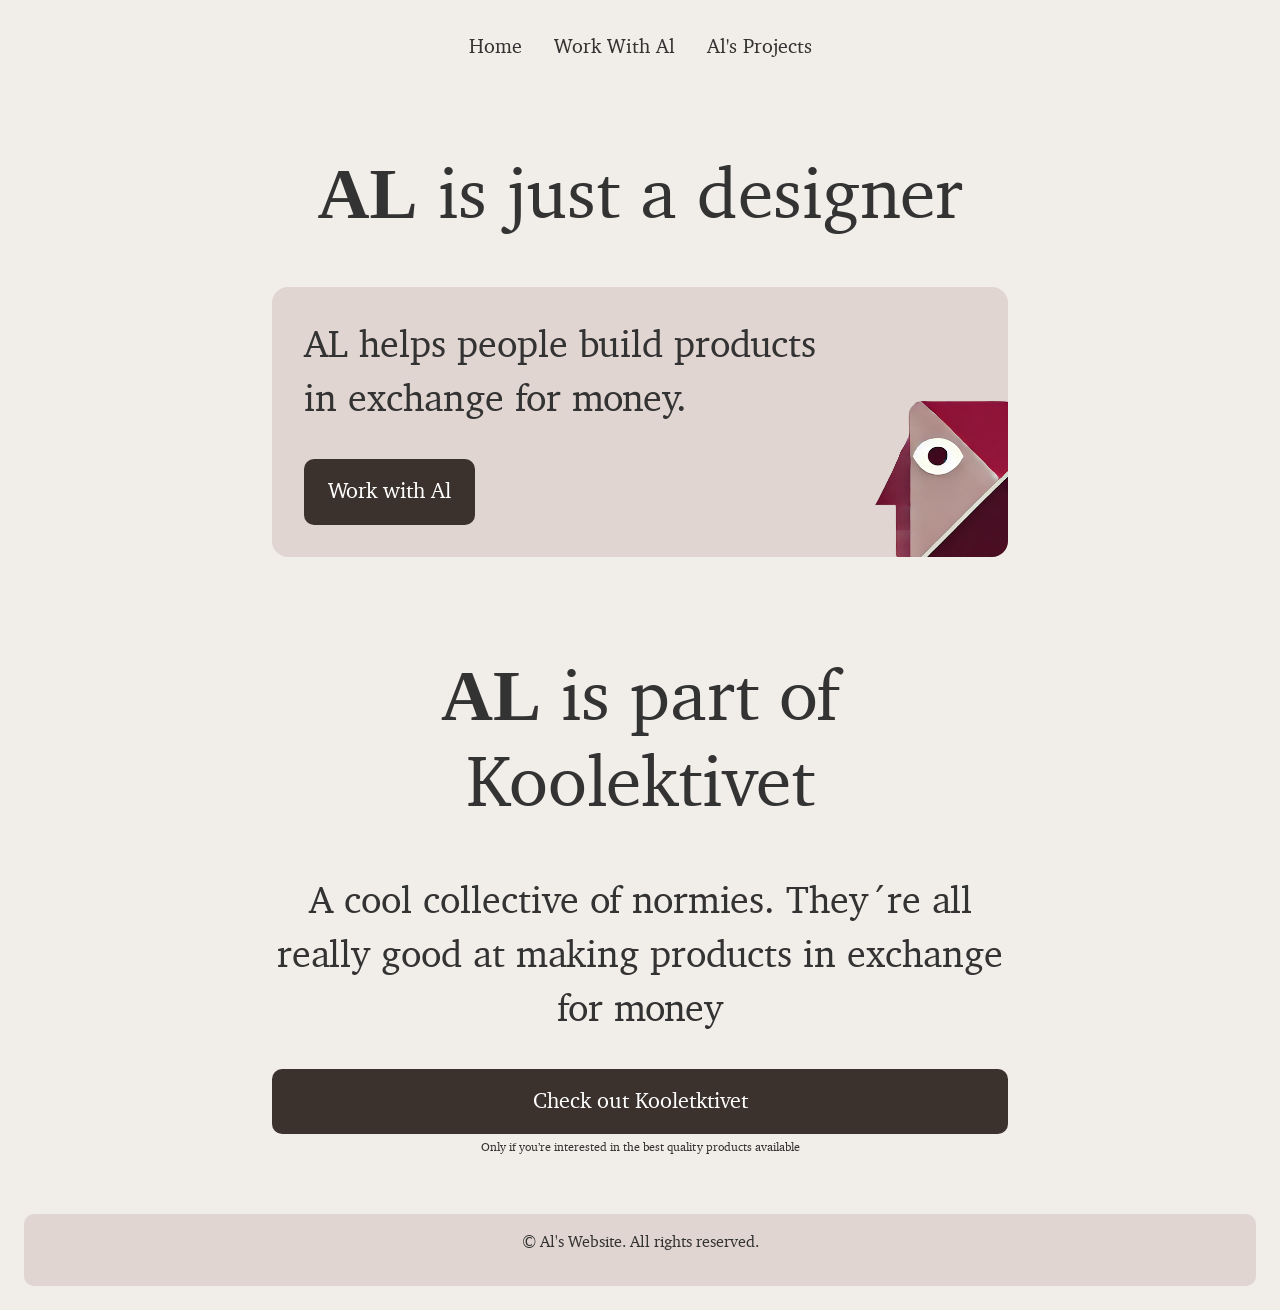
==== en/index.html @ 6239c58d "polishing design" ====
<!DOCTYPE html>
<html lang="en">
<head>
  <meta charset="UTF-8">
  <meta name="description" content="Welcome to Al's site">
  <meta name="viewport" content="width=device-width, initial-scale=1.0">
  
  <title>Home – Al's Website</title>
  
  <!-- Main CSS -->
  <link rel="stylesheet" href="/css/variables.css">
  <link rel="stylesheet" href="/css/typography.css">
  <link rel="stylesheet" href="/css/style.css">
  
  <!-- Main JS (defer ensures it runs after HTML is parsed) -->
  <script src="/js/main.js" defer></script>
</head>
<body>
  <a class="skip-to-content" href="#page-content">Skip to main content</a>
  
  <header role="banner">
    <nav role="navigation" aria-label="Main Navigation">
      <ul>
        <li><a href="/en/index.html">Home</a></li>
        <li><a href="/en/work.html">Work With Al</a></li>
        <li><a href="/en/projects.html">Al's Projects</a></li>
      </ul>
    </nav>
  </header>
  
  <main id="page-content" role="main" tabindex="-1" aria-labelledby="page-title">


    <section aria-labelledby="section-title">
      <div class="container">
        <h1 id="section-title" class="mixed-header">
          <!-- The word AL is wrapped in a special span for the Figma Hand font -->
          <span class="brand-al">AL</span> is just a <span class="regular-font">designer</span>
        </h1>
      
        <div class="promo-box" role="region" aria-labelledby="promo-box-title">
          <!-- Visually hidden heading if needed for screen readers, or keep it visible if you prefer -->
          <h3 id="promo-box-title" class="sr-only">Al’s Offer</h3>
      
          <p class="promo-text">
            <!-- The descriptive text for the container -->
            AL helps people build products<br> in exchange for money.
          </p>
      
          <a href="/en/work.html" class="btn work-with-al">
            Work with Al
          </a>
      
          <!-- The image that sits at bottom-right, partially hidden -->
          <img 
            class="promo-image" 
            src="/images/als-face.png" 
            alt="Background illustration partially peeking out"
          />
        </div>
      </div>
      </section>

      <section aria-labelledby="part of koolektivet">
        <div class="container">
          <h2 id="section-title" class="mixed-header">
            <!-- The word AL is wrapped in a special span for the Figma Hand font -->
            <span class="brand-al">AL</span> is part of <span class="regular-font">Koolektivet</span>
          </h2>
          <p class="promo-text centered-text">A cool collective of normies. They´re all really good at making products in exchange for money</p>
          <div class="centered">
            <a href="/en/work.html" class="btn centered check-out-koolektivet">
              Check out Kooletktivet
            </a>
            <small class="fine-print centered-text">Only if you’re interested in the best quality products available</small>

          </div>
          
        </div>
      </section>

  </main>

  <footer role="contentinfo">
    <p>&copy; <span id="year"></span> Al's Website. All rights reserved.</p>
  </footer>
</body>
</html>
---- css/variables.css ----
/* -----------------------------------------------------
   1) Root-Level CSS Variables (Custom Properties)
   ----------------------------------------------------- */
   :root {
    /* Colors */
    --color-bg: #F1EDE8;
    --color-raised-bg: #E0D5D0; 
    --color-text: #333333;
    --color-text-secondary: #333333; 
    --color-primary: #3C322D;
    --color-secondary: #ff6600;
    --color-accent: #8D1438;
    --color-footer-bg: #E0D5D0;
  
    /* Typography (font families, sizes) */
    --font-primary: 'XCharter', Georgia, "Times New Roman", Times, serif;
    --font-secondary: /* TODO: Replace with Figma Hand alternative when found */ 
                    system-ui, -apple-system, BlinkMacSystemFont, "Segoe UI",
                    Roboto, "Helvetica Neue", Arial, sans-serif;
  
    /* Base font sizes */
    --font-size-base: 16px; 
    --font-size-s:  0.75rem; 
    --font-size-h1: 4.5rem;
    --font-size-h2: 4.5rem;
    --font-size-h3: 1.5rem;
    --font-size-h4: 1.25rem;

    --button-text: 1.4rem;
  
    /* Spacing */
    --spacing-xxs: 0.25rem;
    --spacing-xs: 0.5rem;
    --spacing-sm: 1rem;
    --spacing-md: 1.5rem;
    --spacing-lg: 2rem;
    --spacing-xl: 3rem;
  
    /* Breakpoints */
    --bp-mobile: 480px;
    --bp-tablet: 768px;
    --bp-desktop: 1024px;
    --bp-large-desktop: 1440px;

    /*container*/
    --container-width: 1000px;
  }

  /* -----------------------------------------------------
     2) Basic Resets / Global
     ----------------------------------------------------- */
  * {
    margin: 0;
    padding: 0;
    box-sizing: border-box;
  }

  html {
    font-size: var(--font-size-base);
    background: var(--color-bg);
    color: var(--color-text);
  }

  body {
    margin: 0 auto;
    padding: 0 var(--spacing-md);
  }

  /* -----------------------------------------------------
---- css/typography.css ----
/* -----------------------------------------------------
   1) Font Faces
   ----------------------------------------------------- */

/* XCharter Font Faces */
@font-face {
    font-family: 'XCharter';
    src: url('../fonts/xcharter-roman-webfont.woff2') format('woff2'),
         url('../fonts/xcharter-roman-webfont.woff') format('woff');
    font-weight: normal;
    font-style: normal;
}

@font-face {
    font-family: 'XCharter';
    src: url('../fonts/xcharter-italic-webfont.woff2') format('woff2'),
         url('../fonts/xcharter-italic-webfont.woff') format('woff');
    font-weight: normal;
    font-style: italic;
}

@font-face {
    font-family: 'XCharter';
    src: url('../fonts/xcharter-bold-webfont.woff2') format('woff2'),
         url('../fonts/xcharter-bold-webfont.woff') format('woff');
    font-weight: bold;
    font-style: normal;
}

@font-face {
    font-family: 'XCharter';
    src: url('../fonts/xcharter-bolditalic-webfont.woff2') format('woff2'),
         url('../fonts/xcharter-bolditalic-webfont.woff') format('woff');
    font-weight: bold;
    font-style: italic;
}

@font-face {
    font-family: 'XCharter';
    src: url('../fonts/xcharter-slanted-webfont.woff2') format('woff2'),
         url('../fonts/xcharter-slanted-webfont.woff') format('woff');
    font-weight: normal;
    font-style: oblique;
}

@font-face {
    font-family: 'XCharter';
    src: url('../fonts/xcharter-boldslanted-webfont.woff2') format('woff2'),
         url('../fonts/xcharter-boldslanted-webfont.woff') format('woff');
    font-weight: bold;
    font-style: oblique;
}

/* -----------------------------------------------------
   2) Typography
   ----------------------------------------------------- */
---- css/style.css ----
/* -----------------------------------------------------
     2) Basic Resets / Global
     ----------------------------------------------------- */
  * {
    margin: 0;
    padding: 0;
    box-sizing: border-box;
  }
  
  html {
    font-size: var(--font-size-base);
    background: var(--color-bg);
    color: var(--color-text);
  }
  
  body {
    font-family: var(--font-primary);
    line-height: 1.5;
  }
  
  /* A class for our skip link */
  .skip-to-content {
    position: absolute;
    top: -999px;
    left: -999px;
    background: var(--color-primary);
    color: #fff;
    padding: var(--spacing-xs);
    z-index: 1000;
  }
  .skip-to-content:focus {
    top: 0;
    left: 0;
  }
  
  /* -----------------------------------------------------
     3) Header & Nav
     ----------------------------------------------------- */
  header {
    padding: var(--spacing-lg);
    background: var(--color-bg);
    border-bottom: 1px solid #eee;
  }
  
  nav ul {
    text-align: center;
    display: flex;
    justify-content: center;
    gap: var(--spacing-sm);
    list-style: none;
    padding-left: 0;
  }
  
  nav a {
    text-decoration: none;
    font-size: var(--font-size-h4);
    font-weight: 400;
    color: var(--color-text);
    padding: var(--spacing-xxs) var(--spacing-xs);
    border-radius: 3px;
  }
  
  nav a:hover,
  nav a:focus {
    background: var(--color-accent);
    color: #fff;
  }
  
  /* -----------------------------------------------------
     4) Main Content
     ----------------------------------------------------- */
  main {
    padding: var(--spacing-md);
    transition: opacity 0.3s ease-out; /* for fade animations */
  }
  
  /* Fade-out class for transitions */
  .fade-out {
    opacity: 0;
  }

  .container {
    max-width: 800px; /* Adjust as needed */
    width: 90%; /* Responsive: scales down nicely on smaller screens */
    margin: 0 auto; /* Centers horizontally */
    padding: 2rem; /* Adjust padding to your taste */
    box-sizing: border-box; /* Includes padding in total width */
  }

  .centered {
    width: 100%;
    display: inline-block;
    text-align: center;
  }

  .centered-text {
    text-align: center;
  }
  
  /* Headings */
  h1 {
    font-size: var(--font-size-h1);
    margin-bottom: var(--spacing-lg);
  }
  h2 {
    font-size: var(--font-size-h2);
    margin-bottom: var(--spacing-sm);
  }
  h3 {
    font-size: var(--font-size-h3);
    margin-bottom: var(--spacing-xs);
  }
  p {
    margin-bottom: var(--spacing-sm);
  }

  .promo-text {
    font-size: 2.4rem; /* slightly smaller than your big headers, but still large */
    margin-bottom: var(--spacing-lg);
    line-height: 1.4;
  }
  
  figure {
    margin: var(--spacing-sm) 0;
  }
  figcaption {
    font-size: 0.875rem;
    color: #666;
  }

  .fine-print {
    font-size: var(--font-size-s);
    font-weight: 100;
    color: var(--color-text-secondary); 
    display: block; 
    margin-top: 0.25rem; 
  }
  
  /* -----------------------------------------------------
     5) Footer
     ----------------------------------------------------- */
  footer {
    background: var(--color-footer-bg);
    padding: var(--spacing-sm);
    text-align: center;
    border-radius: 10px;
    margin-bottom: var(--spacing-md);
  }
  #year {
    font-weight: 600;
  }
  
  /* -----------------------------------------------------
     6) Media Queries
     ----------------------------------------------------- */
  /* Tablet and up */
  @media screen and (min-width: var(--bp-tablet)) {
    nav ul {
      gap: var(--spacing-md);
    }
    main {
      padding: var(--spacing-lg);
    }
    h1 {
      font-size: calc(var(--font-size-h1) * 1.1);
    }
  }
  
  /* Desktop and up */
  @media screen and (min-width: var(--bp-desktop)) {
    header {
      display: flex;
      align-items: center;
      justify-content: space-between;
    }
    
    nav ul {
      gap: var(--spacing-lg);
    }
    
    h1 {
      font-size: calc(var(--font-size-h1) * 1.2);
    }
  }
  
  /* Large Desktop */
  @media screen and (min-width: var(--bp-large-desktop)) {
    h1 {
      font-size: calc(var(--font-size-h1) * 1.3);
    }
  }



  /* 1) MIXED-FONT HEADER 
   - "AL" in Figma Hand, rest in Lava Devanagari (or your chosen body font) */

.mixed-header {
    font-size: var(--font-size-h1); /* or bigger if you prefer */
    font-weight: 100; 
    margin-bottom: var(--spacing-xl);
    line-height: 1.2; /* to give it a bold, large look */
    text-align: center;
  }
  
  .mixed-header .brand-al {
    /* Figma Hand for "AL" */
    font-family: 'Figma Hand', cursive; /* Replace with your actual @font-face or external link */
    font-weight: 700; /* If needed. Adjust to your preference. */
  }
  
  .mixed-header .regular-font {
    /* Lava Devanagari or your normal font */
    font-family: 'Lava Devanagari', var(--font-primary), sans-serif;
    font-weight: 500;
  }
  
  /* 2) PROMO BOX CONTAINER */
  
  .promo-box {
    position: relative;
    background: var(--color-raised-bg);
    border-radius: 1rem; /* Rounded corners */
    padding: var(--spacing-lg);
    margin-bottom: var(--spacing-lg);

    overflow: hidden;
  }
  
  
  
  /* 3) BUTTON STYLING 
     - A general .btn class if you’re repeating this style across the site 
     - Then .work-with-al if you want further variations. */
  
  .btn {
    display: inline-block;
    text-decoration: none;
    padding: var(--spacing-sm) var(--spacing-md);
    border: none;
    border-radius: 10px;
    font-weight: 200;
    font-size: var(--button-text);
    cursor: pointer;

    /* Example color scheme: brand color background, white text. */
    background-color: var(--color-primary);
    color: #fff;
  }
  
  .btn:hover,
  .btn:focus {
    background-color: var(--color-secondary);
  }
  
  /* .work-with-al specifically if you want different color/size: */
  .work-with-al {
    /* optional overrides, e.g.:
    background-color: var(--color-accent);
    min-width: 160px; 
    */
  }
  
  /* 4) PEEKING IMAGE 
     - Place it in bottom-right corner, partially out of the container */
  
  .promo-image {
    position: absolute;
    bottom: -1rem;  /* move the image partially out of the container */
    right: -1rem;   /* likewise for the right side */
    width: 150px;   /* adjust as needed */
    height: auto;
    pointer-events: none; /* it’s decorative, so no clicks needed */
    z-index: 0;     /* behind text if overlapping */
  }
  
  /* 5) Screen Reader Only class (optional) 
     - If you want to hide <h3 id="promo-box-title"> visually but keep it for screen readers */
  .sr-only {
    position: absolute !important;
    width: 1px; 
    height: 1px; 
    padding: 0; 
    margin: -1px; 
    overflow: hidden;
    clip: rect(0,0,0,0);
    white-space: nowrap; 
    border: 0;
  }
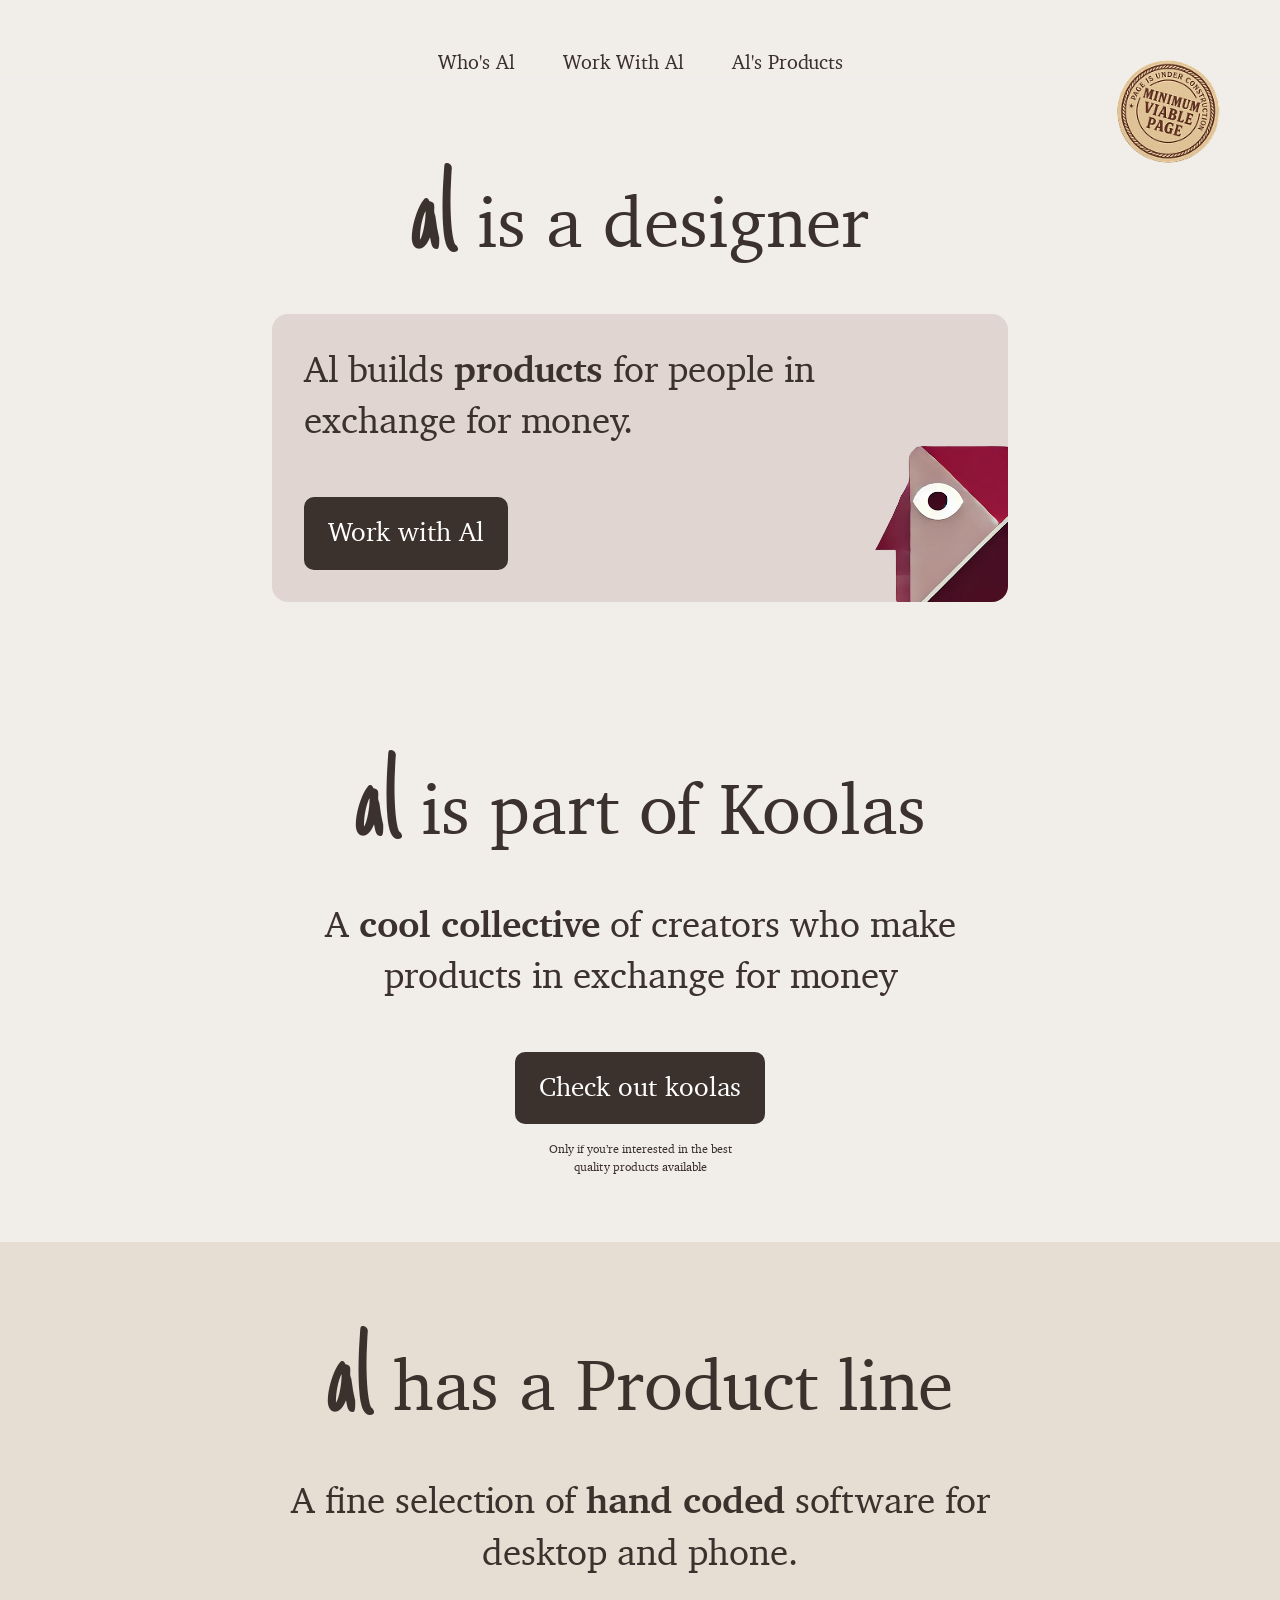
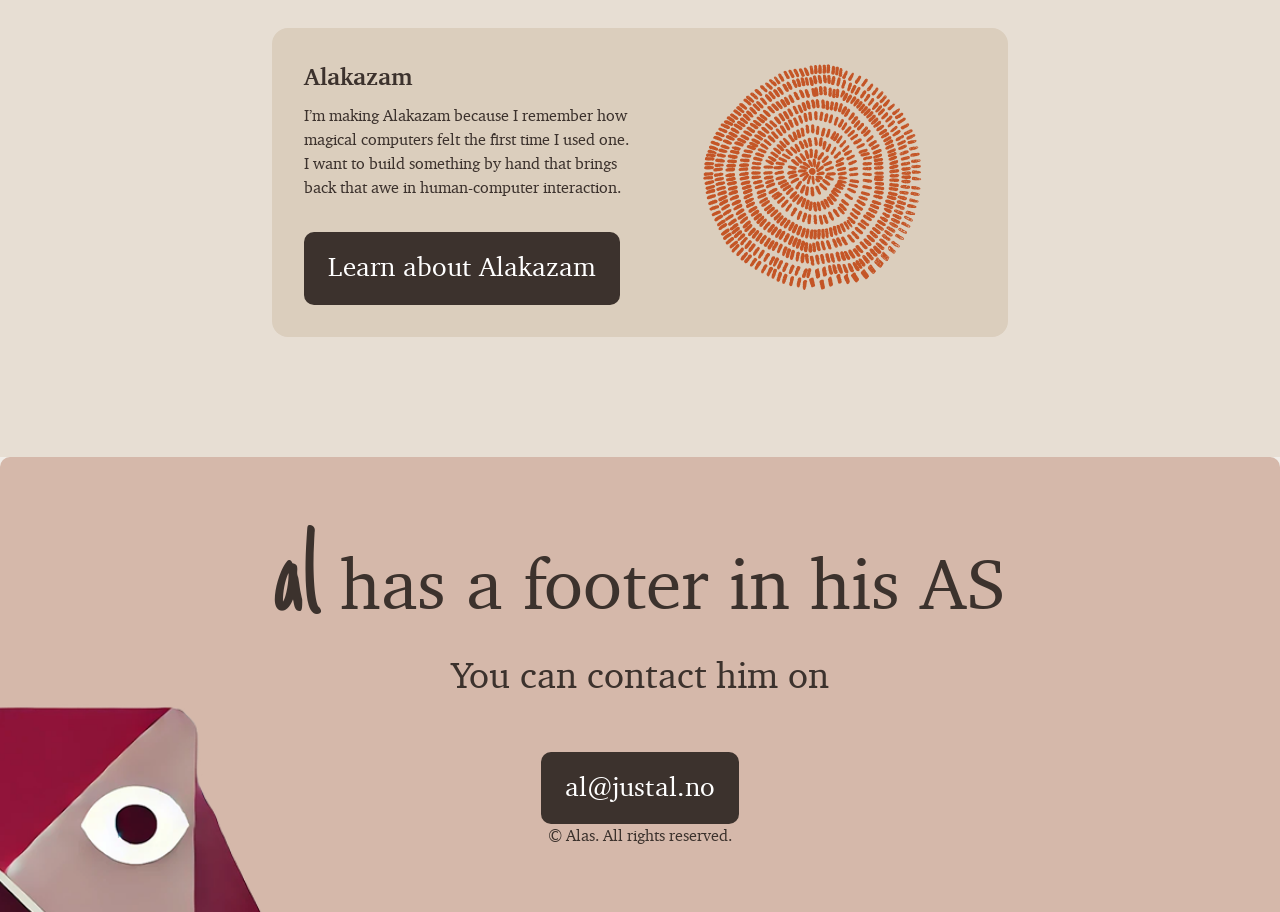
==== commit 5f36fbc9: "massive changes in reponsiveness" ====
--- a/en/index.html
+++ b/en/index.html
@@ -8,6 +8,7 @@
   <title>Home – Al's Website</title>
   
   <!-- Main CSS -->
+  <link href="https://calendar.google.com/calendar/scheduling-button-script.css" rel="stylesheet">
   <link rel="stylesheet" href="/css/variables.css">
   <link rel="stylesheet" href="/css/typography.css">
   <link rel="stylesheet" href="/css/style.css">
@@ -21,21 +22,28 @@
   <header role="banner">
     <nav role="navigation" aria-label="Main Navigation">
       <ul>
-        <li><a href="/en/index.html">Home</a></li>
+        <li><a href="/en/index.html">Who's Al</a></li>
         <li><a href="/en/work.html">Work With Al</a></li>
-        <li><a href="/en/projects.html">Al's Projects</a></li>
+        <li><a href="/en/products.html">Al's Products</a></li>
       </ul>
     </nav>
   </header>
   
   <main id="page-content" role="main" tabindex="-1" aria-labelledby="page-title">
+    
+    <!-- MVP stamp -->
+    <img 
+      class="mvp-image" 
+      src="/images/mvp.png" 
+      alt="Image symbolizing that this web page is a minimum viable page"
+    />
 
-
+    
     <section aria-labelledby="section-title">
       <div class="container">
         <h1 id="section-title" class="mixed-header">
           <!-- The word AL is wrapped in a special span for the Figma Hand font -->
-          <span class="brand-al">AL</span> is just a <span class="regular-font">designer</span>
+          <span class="brand-al">al</span> is a <span class="regular-font">designer</span>
         </h1>
       
         <div class="promo-box" role="region" aria-labelledby="promo-box-title">
@@ -44,12 +52,15 @@
       
           <p class="promo-text">
             <!-- The descriptive text for the container -->
-            AL helps people build products<br> in exchange for money.
+            Al builds <b>products</b> for people in exchange for money.
           </p>
-      
-          <a href="/en/work.html" class="btn work-with-al">
-            Work with Al
-          </a>
+          
+          <div class="internal-link">
+            <a href="/en/work.html" class="btn work-with-al">
+              Work with Al
+            </a>
+          </div>
+          
       
           <!-- The image that sits at bottom-right, partially hidden -->
           <img 
@@ -65,24 +76,87 @@
         <div class="container">
           <h2 id="section-title" class="mixed-header">
             <!-- The word AL is wrapped in a special span for the Figma Hand font -->
-            <span class="brand-al">AL</span> is part of <span class="regular-font">Koolektivet</span>
+            <span class="brand-al">al</span> is part of <span class="regular-font">Koolas</span>
           </h2>
-          <p class="promo-text centered-text">A cool collective of normies. They´re all really good at making products in exchange for money</p>
+          <p class="promo-text centered-text">A <b>cool collective</b> of creators who make products in exchange for money</p>
           <div class="centered">
-            <a href="/en/work.html" class="btn centered check-out-koolektivet">
-              Check out Kooletktivet
+            <a href="/en/work.html" class="btn check-out-koolektivet">
+              Check out koolas
             </a>
-            <small class="fine-print centered-text">Only if you’re interested in the best quality products available</small>
+            <small class="fine-print centered-text" style="margin-top: 1rem;">Only if you’re interested in  the best <br> quality products available</small>
 
           </div>
           
         </div>
       </section>
 
-  </main>
+      <section class="al-has-a-product-line" aria-labelledby="Al has a product line">
+        <div class="container">
 
-  <footer role="contentinfo">
-    <p>&copy; <span id="year"></span> Al's Website. All rights reserved.</p>
-  </footer>
+          <h2 id="section-title" class="mixed-header">
+            <!-- The word AL is wrapped in a special span for the Figma Hand font -->
+            <span class="brand-al">al</span> has a <span class="regular-font">Product line</span>
+          </h2>
+          <p class="promo-text centered-text">
+            A fine selection of <b>hand coded</b> software for desktop and phone. 
+          </p>
+
+
+          <div class="flex-container">
+            <div class="promo-box-small flex-container" role="region" aria-labelledby="promo-box-title" style="background-color:#DBCEBD;">
+              <div class="box">
+                 <!-- Visually hidden heading if needed for screen readers, or keep it visible if you prefer -->
+                <h3 id="promo-box-title" class="sr-only">Al’s Offer</h3>
+          
+                <h3>
+                  Alakazam
+                </h3>
+                <p class="">
+                  <!-- The descriptive text for the container -->
+                  I’m making Alakazam because I remember how magical computers felt the first time I used one.  I want to build something by hand that brings back that awe in human-computer interaction.
+                </p>
+                <a href="/en/products.html" class="btn check-out-koolektivet" style="margin-top: 1rem;">
+                  Learn about Alakazam
+                </a>
+              </div>
+              <div class="box centered-text">
+                <img 
+                  class="product-image" 
+                  src="/images/alakazam.png" 
+                  alt="Background illustration partially peeking out"
+                />
+              </div> 
+            </div>
+          </div>
+          <div class="centered">
+            
+          </div>
+        </div>
+
+  
+
+</section>
+
+</main>
+
+<footer role="contentinfo">
+  <h2 id="section-title" class="mixed-header" style="margin-bottom: 0">
+    <!-- The word AL is wrapped in a special span for the Figma Hand font -->
+    <span class="brand-al">al</span> has a footer in his <span class="regular-font"> AS</span>
+  </h2>
+  <p class="promo-text centered-text">You can contact him on</p>
+  <a href="mailto:al@justal.no" class="btn check-out-koolektivet">
+    al@justal.no
+  </a>
+  <p>&copy; <span id="year"></span> Alas. All rights reserved.</p>
+
+  <!-- footer image -->
+  <img 
+    class="footer-image" 
+    src="/images/als-face.png" 
+    alt="Image symbolizing that this web page is a minimum viable page"
+  />
+</footer>
+
 </body>
 </html>
--- a/css/variables.css
+++ b/css/variables.css
@@ -4,9 +4,12 @@
    :root {
     /* Colors */
     --color-bg: #F1EDE8;
+    --color-bg-secondary: #E7DED3; 
+    --color-bg-tertiary: #D5B8AA;
+    
     --color-raised-bg: #E0D5D0; 
-    --color-text: #333333;
-    --color-text-secondary: #333333; 
+    --color-text: #3C322D;
+    --color-text-secondary: #3C322D; 
     --color-primary: #3C322D;
     --color-secondary: #ff6600;
     --color-accent: #8D1438;
@@ -25,8 +28,8 @@
     --font-size-h2: 4.5rem;
     --font-size-h3: 1.5rem;
     --font-size-h4: 1.25rem;
-
-    --button-text: 1.4rem;
+    --promo-text: 2.3rem;
+    --button-text: 1.7rem;
   
     /* Spacing */
     --spacing-xxs: 0.25rem;
@@ -35,6 +38,7 @@
     --spacing-md: 1.5rem;
     --spacing-lg: 2rem;
     --spacing-xl: 3rem;
+    --spacing-xxl: 5rem;
   
     /* Breakpoints */
     --bp-mobile: 480px;
@@ -44,6 +48,40 @@
 
     /*container*/
     --container-width: 1000px;
+  }
+
+  @media (max-width: 768px) {
+    :root {
+
+      --font-size-s:  0.75rem; 
+      --font-size-h1: 3.5rem;
+      --font-size-h2: 3.5rem;
+      --font-size-h3: 1rem;
+      --font-size-h4: 1.25rem;
+      --button-text: 1.3rem;
+      --promo-text: 2rem;
+
+    }
+  }
+  
+  /* Mobile: max width 480px */
+  @media (max-width: 480px) {
+    :root {
+      --font-size-xl: 1.75rem;
+      --font-size-lg: 1.25rem;
+      --font-size-md: 0.95rem;
+      --font-size-sm: 0.75rem;
+    }
+  }
+  
+  /* Very small phones: max width 360px */
+  @media (max-width: 360px) {
+    :root {
+      --font-size-xl: 1.5rem;
+      --font-size-lg: 1.125rem;
+      --font-size-md: 0.875rem;
+      --font-size-sm: 0.7rem;
+    }
   }
 
   /* -----------------------------------------------------
@@ -63,7 +101,7 @@
 
   body {
     margin: 0 auto;
-    padding: 0 var(--spacing-md);
+
   }
 
   /* -----------------------------------------------------
--- a/css/typography.css
+++ b/css/typography.css
@@ -51,6 +51,14 @@
     font-style: oblique;
 }
 
+@font-face {
+    font-family: 'JustAnotherHand';
+    src: url('../fonts/justanotherhand-regular-webfont.woff2') format('woff2'),
+         url('../fonts/justanotherhand-regular-webfont.woff') format('woff');
+    font-weight: bold;
+    font-style: oblique;
+}
+
 /* -----------------------------------------------------
    2) Typography
    ----------------------------------------------------- */
--- a/css/style.css
+++ b/css/style.css
@@ -10,6 +10,13 @@
     padding: 0;
     box-sizing: border-box;
   }
+
+  .mvp-image {
+    position: absolute; 
+    top: 3rem; 
+    right: 3rem; 
+    width: 8rem;
+  }
   
   html {
     font-size: var(--font-size-base);
@@ -21,7 +28,18 @@
     font-family: var(--font-primary);
     line-height: 1.5;
   }
-  
+
+  section { 
+    padding-top: 4rem;
+    padding-bottom: 4rem;
+  }
+  
+  section:last-of-type {
+    /* Styles here apply only to the last <section> on the page */
+    margin-bottom: 0;
+
+  }
+
   /* A class for our skip link */
   .skip-to-content {
     position: absolute;
@@ -41,7 +59,7 @@
      3) Header & Nav
      ----------------------------------------------------- */
   header {
-    padding: var(--spacing-lg);
+    padding-top: var(--spacing-xl);
     background: var(--color-bg);
     border-bottom: 1px solid #eee;
   }
@@ -60,10 +78,11 @@
     font-size: var(--font-size-h4);
     font-weight: 400;
     color: var(--color-text);
-    padding: var(--spacing-xxs) var(--spacing-xs);
-    border-radius: 3px;
-  }
-  
+    padding: var(--spacing-xs) var(--spacing-sm);
+    border-radius: 10px;
+  }
+
+
   nav a:hover,
   nav a:focus {
     background: var(--color-accent);
@@ -74,8 +93,9 @@
      4) Main Content
      ----------------------------------------------------- */
   main {
-    padding: var(--spacing-md);
+    /*padding: var(--spacing-md);*/
     transition: opacity 0.3s ease-out; /* for fade animations */
+    overflow: hidden;
   }
   
   /* Fade-out class for transitions */
@@ -87,7 +107,8 @@
     max-width: 800px; /* Adjust as needed */
     width: 90%; /* Responsive: scales down nicely on smaller screens */
     margin: 0 auto; /* Centers horizontally */
-    padding: 2rem; /* Adjust padding to your taste */
+    padding-left: 2rem; /* Adjust padding to your taste */
+    padding-right: 2rem; /* Adjust padding to your taste */
     box-sizing: border-box; /* Includes padding in total width */
   }
 
@@ -119,8 +140,8 @@
   }
 
   .promo-text {
-    font-size: 2.4rem; /* slightly smaller than your big headers, but still large */
-    margin-bottom: var(--spacing-lg);
+    font-size: var(--promo-text); /* slightly smaller than your big headers, but still large */
+    margin-bottom: var(--spacing-xl);
     line-height: 1.4;
   }
   
@@ -144,11 +165,12 @@
      5) Footer
      ----------------------------------------------------- */
   footer {
-    background: var(--color-footer-bg);
-    padding: var(--spacing-sm);
-    text-align: center;
-    border-radius: 10px;
-    margin-bottom: var(--spacing-md);
+    position:relative;
+    overflow: hidden;
+    background: var(--color-bg-tertiary);
+    padding: var(--spacing-xl);
+    text-align: center;
+    border-radius: 10px 10px 0 0 ;
   }
   #year {
     font-weight: 600;
@@ -202,15 +224,16 @@
 .mixed-header {
     font-size: var(--font-size-h1); /* or bigger if you prefer */
     font-weight: 100; 
-    margin-bottom: var(--spacing-xl);
+    margin-bottom: var(--spacing-md);
     line-height: 1.2; /* to give it a bold, large look */
     text-align: center;
   }
   
   .mixed-header .brand-al {
     /* Figma Hand for "AL" */
-    font-family: 'Figma Hand', cursive; /* Replace with your actual @font-face or external link */
+    font-family: 'JustAnotherHand', cursive; /* Replace with your actual @font-face or external link */
     font-weight: 700; /* If needed. Adjust to your preference. */
+    font-size: calc(var(--font-size-h1) * 1.7);
   }
   
   .mixed-header .regular-font {
@@ -226,15 +249,58 @@
     background: var(--color-raised-bg);
     border-radius: 1rem; /* Rounded corners */
     padding: var(--spacing-lg);
+
+
+    overflow: hidden;
+  }
+
+  .promo-box-small {
+    background: var(--color-raised-bg);
+    border-radius: 1rem; /* Rounded corners */
+    padding: var(--spacing-lg);
     margin-bottom: var(--spacing-lg);
 
     overflow: hidden;
+
+    box-sizing: border-box;
+
+    flex: 1;
+
+    
+  }
+
+  .box {
+    flex:1; 
+  }
+
+  .flex-container > * {
+  }
+
+  .flex-container {  
+    width: 100%;
+
+    display:flex; 
+    gap: 1rem;
+  }
+
+  .service-container {
+    text-align: center;
+    flex: 1;
+    padding: var(--spacing-md);
+  }
+
+  /*
+    Spacing between sections
+  */
+
+  .space-above {
+    margin-top: var(--spacing-lg);
   }
   
   
   
   /* 3) BUTTON STYLING 
-     - A general .btn class if you’re repeating this style across the site 
+     - A general .btn class if you're repeating this style across the site 
      - Then .work-with-al if you want further variations. */
   
   .btn {
@@ -250,11 +316,28 @@
     /* Example color scheme: brand color background, white text. */
     background-color: var(--color-primary);
     color: #fff;
+
+    -webkit-box-shadow: 0px 0px 0px 0px #3C322D;
+    -moz-box-shadow: 0px 0px 0px 0px #3C322D;
+    box-shadow: 0px 0px 0px 0px #3C322D;
+
+    transform: translateY(0); /* Initial position */
+    transition: 
+    transform 0.3s cubic-bezier(0.34, 1.56, 0.64, 1), 
+    box-shadow 0.3s cubic-bezier(0.34, 1.56, 0.64, 1), 
+    background-color 0.2s ease-out;
   }
   
   .btn:hover,
   .btn:focus {
-    background-color: var(--color-secondary);
+    background-color: var(--color-accent);
+
+    -webkit-box-shadow: 0px 4px 0px 0px #3C322D;
+    -moz-box-shadow: 0px 4px 0px 0px #3C322D;
+    box-shadow: 0px 4px 0px 0px #3C322D;
+
+    transform: translateY(-4px); /* Moves button slightly upwards */
+
   }
   
   /* .work-with-al specifically if you want different color/size: */
@@ -274,8 +357,22 @@
     right: -1rem;   /* likewise for the right side */
     width: 150px;   /* adjust as needed */
     height: auto;
-    pointer-events: none; /* it’s decorative, so no clicks needed */
+    pointer-events: none; /* it's decorative, so no clicks needed */
     z-index: 0;     /* behind text if overlapping */
+  }
+
+  .service-image {
+    width: 10rem;
+  }
+
+  .footer-image { 
+    -webkit-transform: scaleX(-1);
+    transform: scaleX(-1);
+    position: absolute; 
+    left: -3rem; 
+    bottom: -10rem; 
+    width: 20rem; 
+
   }
   
   /* 5) Screen Reader Only class (optional) 
@@ -290,4 +387,103 @@
     clip: rect(0,0,0,0);
     white-space: nowrap; 
     border: 0;
-  }+  }
+
+
+
+  /*
+  SECTIONS
+  */
+
+  .al-has-a-product-line {
+    background-color:var(--color-bg-secondary); 
+  }
+
+@media (max-width: 768px) {
+  :root {
+    --font-size-xl: 2.25rem;
+    --font-size-lg: 1.5rem;
+    --font-size-md: 1rem;
+    --font-size-sm: 0.8rem;
+  }
+
+  .container, .section {
+    padding-left: var(--spacing-sm);
+    padding-right: var(--spacing-sm);
+    margin: 0 auto;
+  }
+
+  h1 {
+    font-size: var(--font-size-xl);
+  }
+  h2 {
+    font-size: var(--font-size-lg);
+  }
+  p, small {
+    font-size: var(--font-size-md);
+  }
+
+  .flex-container {
+    flex-direction: column;
+    gap: var(--spacing-sm);
+  }
+
+  .btn {
+    min-height: 44px;
+    padding: var(--spacing-xs) var(--spacing-sm);
+  }
+
+  img {
+    max-width: 100%;
+    height: auto;
+  }
+
+  * {
+    overflow-wrap: break-word;
+    box-sizing: border-box;
+  }
+}
+
+@media (max-width: 480px) {
+  :root {
+    --font-size-xl: 1.75rem;
+    --font-size-lg: 1.25rem;
+    --font-size-md: 0.95rem;
+    --font-size-sm: 0.75rem;
+  }
+
+  .container, .section {
+    padding: var(--spacing-xs);
+    margin: 0 auto;
+  }
+
+  h1 {
+    font-size: var(--font-size-xl);
+  }
+  h2 {
+    font-size: var(--font-size-lg);
+  }
+  p, small {
+    font-size: var(--font-size-md);
+  }
+
+  .flex-container {
+    flex-direction: column;
+    gap: var(--spacing-xs);
+  }
+
+  .btn {
+    min-height: 44px;
+    padding: var(--spacing-xs) var(--spacing-sm);
+  }
+
+  img {
+    max-width: 100%;
+    height: auto;
+  }
+
+  * {
+    overflow-wrap: break-word;
+    box-sizing: border-box;
+  }
+}
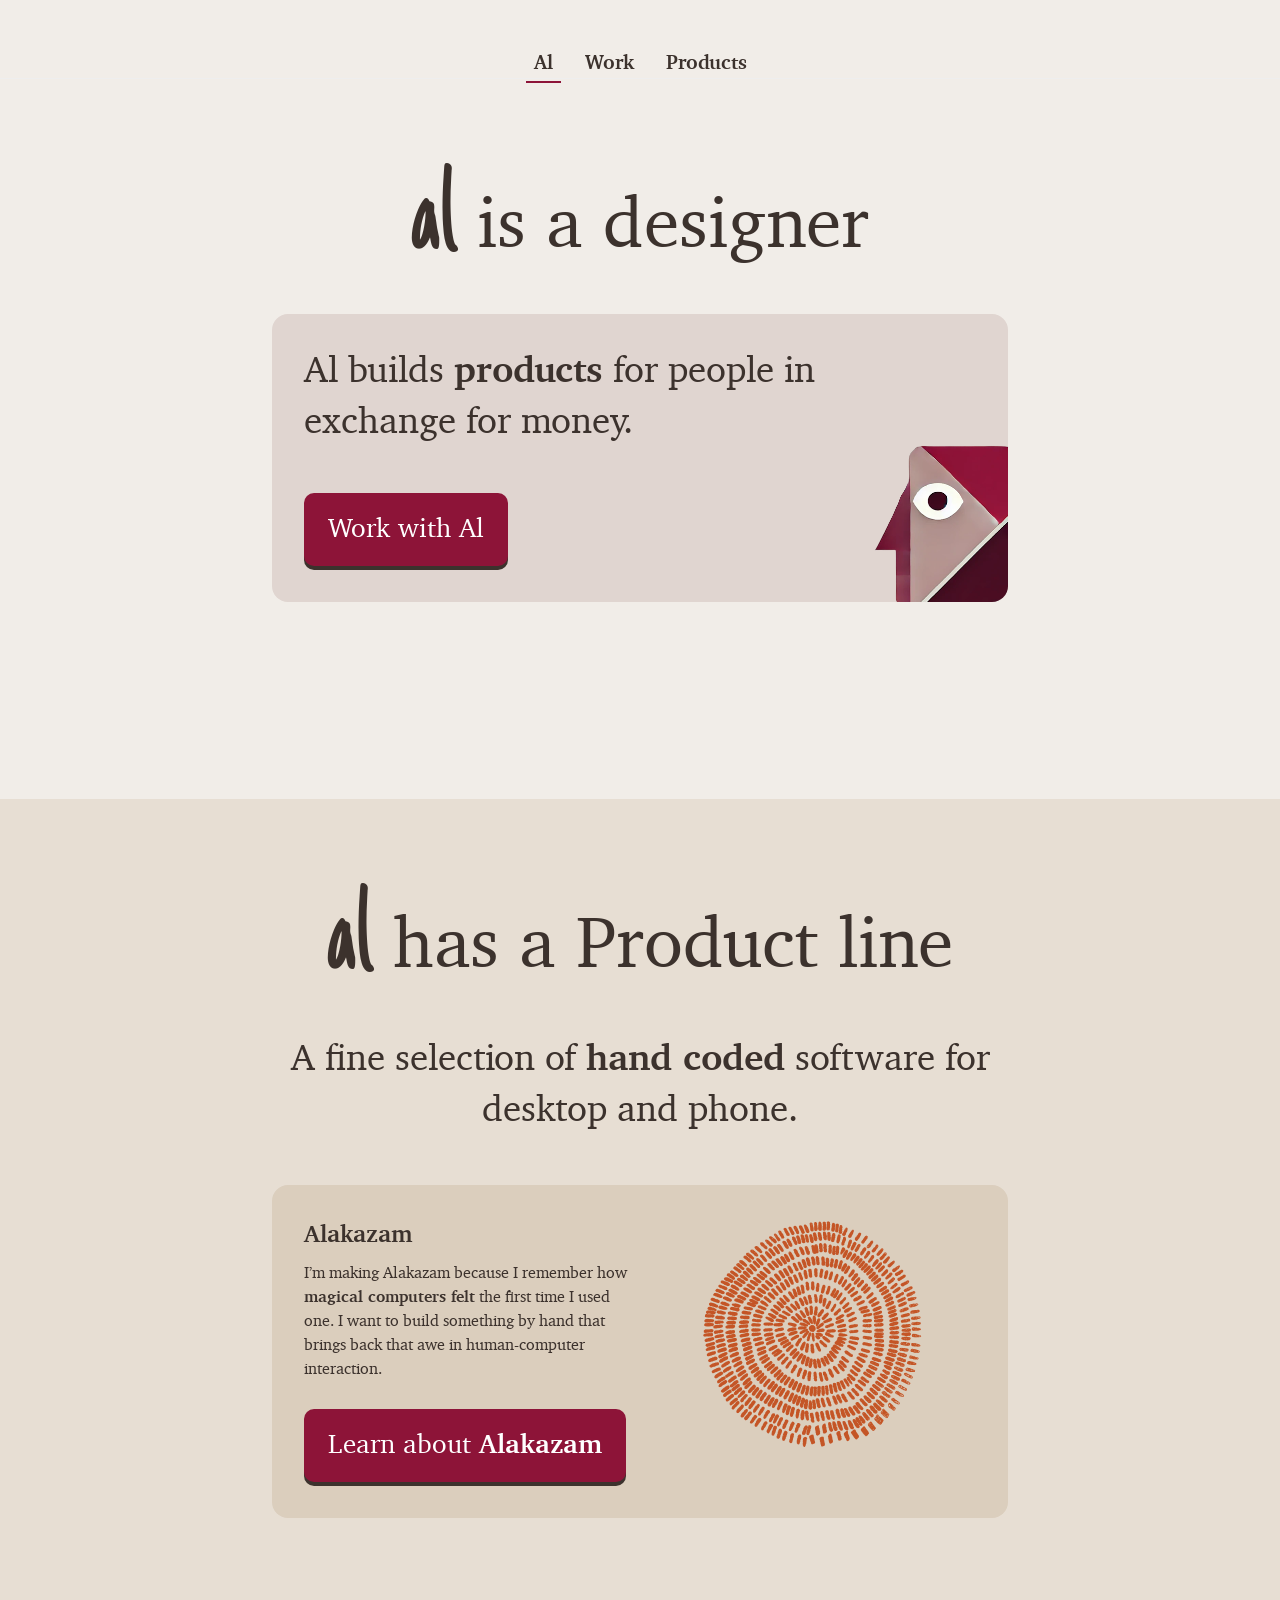
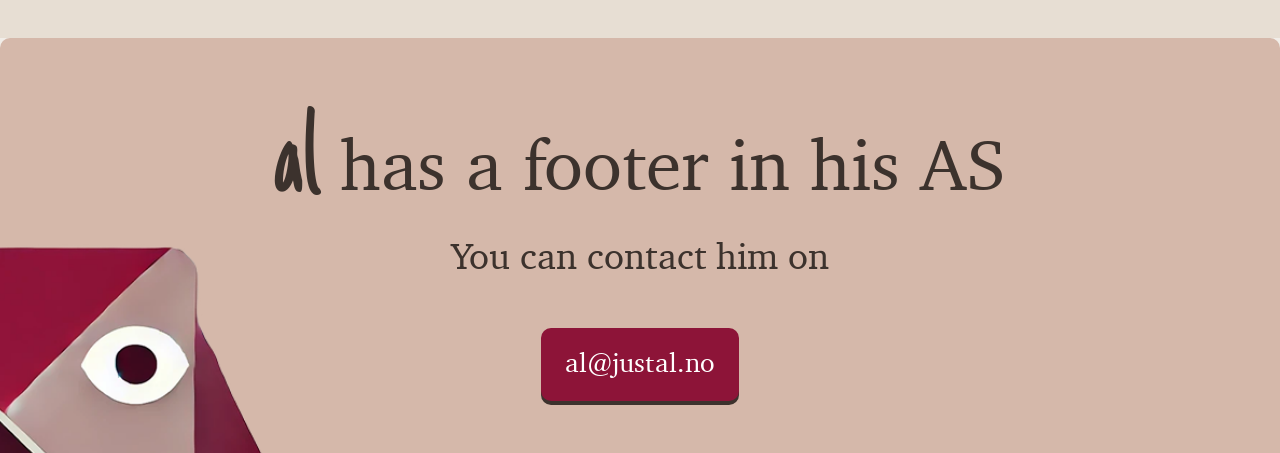
==== commit 40619d28: "changes in content - removed koolas" ====
--- a/en/index.html
+++ b/en/index.html
@@ -22,9 +22,9 @@
   <header role="banner">
     <nav role="navigation" aria-label="Main Navigation">
       <ul>
-        <li><a href="/en/index.html">Who's Al</a></li>
-        <li><a href="/en/work.html">Work With Al</a></li>
-        <li><a href="/en/products.html">Al's Products</a></li>
+        <li><a href="/en/index.html" class="focused-link">Al</a></li>
+        <li><a href="/en/work.html">Work</a></li>
+        <li><a href="/en/products.html">Products</a></li>
       </ul>
     </nav>
   </header>
@@ -32,14 +32,14 @@
   <main id="page-content" role="main" tabindex="-1" aria-labelledby="page-title">
     
     <!-- MVP stamp -->
-    <img 
+    <!--<img 
       class="mvp-image" 
       src="/images/mvp.png" 
       alt="Image symbolizing that this web page is a minimum viable page"
-    />
+    /> -->
 
     
-    <section aria-labelledby="section-title">
+    <section aria-labelledby="al is a designer" class="al-is-a-designer">
       <div class="container">
         <h1 id="section-title" class="mixed-header">
           <!-- The word AL is wrapped in a special span for the Figma Hand font -->
@@ -72,23 +72,27 @@
       </div>
       </section>
 
-      <section aria-labelledby="part of koolektivet">
+
+      <!--
+      <section aria-labelledby="part of koolektivet" class="part-of-koolas">
         <div class="container">
           <h2 id="section-title" class="mixed-header">
-            <!-- The word AL is wrapped in a special span for the Figma Hand font -->
+           
             <span class="brand-al">al</span> is part of <span class="regular-font">Koolas</span>
           </h2>
           <p class="promo-text centered-text">A <b>cool collective</b> of creators who make products in exchange for money</p>
           <div class="centered">
-            <a href="/en/work.html" class="btn check-out-koolektivet">
+            <a href="/en/work.html" class="secondary-button check-out-koolektivet">
               Check out koolas
             </a>
-            <small class="fine-print centered-text" style="margin-top: 1rem;">Only if you’re interested in  the best <br> quality products available</small>
+            <small class="fine-print centered-text" style="margin-top: 1rem;">Only if you’re interested in  the best <br> quality products available</small> 
 
           </div>
           
         </div>
       </section>
+
+    -->   
 
       <section class="al-has-a-product-line" aria-labelledby="Al has a product line">
         <div class="container">
@@ -113,10 +117,10 @@
                 </h3>
                 <p class="">
                   <!-- The descriptive text for the container -->
-                  I’m making Alakazam because I remember how magical computers felt the first time I used one.  I want to build something by hand that brings back that awe in human-computer interaction.
+                  I’m making Alakazam because I remember how <b>magical computers felt</b> the first time I used one.  I want to build something by hand that brings back that awe in human-computer interaction.
                 </p>
                 <a href="/en/products.html" class="btn check-out-koolektivet" style="margin-top: 1rem;">
-                  Learn about Alakazam
+                  Learn about <b>Alakazam</b>
                 </a>
               </div>
               <div class="box centered-text">
@@ -148,7 +152,6 @@
   <a href="mailto:al@justal.no" class="btn check-out-koolektivet">
     al@justal.no
   </a>
-  <p>&copy; <span id="year"></span> Alas. All rights reserved.</p>
 
   <!-- footer image -->
   <img 
--- a/css/variables.css
+++ b/css/variables.css
@@ -67,20 +67,39 @@
   /* Mobile: max width 480px */
   @media (max-width: 480px) {
     :root {
-      --font-size-xl: 1.75rem;
-      --font-size-lg: 1.25rem;
-      --font-size-md: 0.95rem;
-      --font-size-sm: 0.75rem;
+      --font-size-s:  0.75rem; 
+      --font-size-h1: 2.5rem;
+      --font-size-h2: 2.5rem;
+      --font-size-h3: 1.2rem;
+      --font-size-h4: 1.25rem;
+      --button-text: 1.3rem;
+      --promo-text: 1.5rem;
+    }
+
+    .footer-image { 
+      -webkit-transform: scaleX(-1);
+      transform: scaleX(-1);
+      position: relative; 
+      left: -3rem; 
+      bottom: -10rem; 
+      width: 5rem; 
+  
     }
   }
   
   /* Very small phones: max width 360px */
   @media (max-width: 360px) {
     :root {
-      --font-size-xl: 1.5rem;
-      --font-size-lg: 1.125rem;
-      --font-size-md: 0.875rem;
-      --font-size-sm: 0.7rem;
+      --font-size-s:  0.75rem; 
+      --font-size-h1: 2rem;
+      --font-size-h2: 2rem;
+      --font-size-h3: 1.2rem;
+      --font-size-h4: 1.25rem;
+      --button-text: 1.3rem;
+      --promo-text: 1.5rem;
+
+      --button-text: 1rem;
+      --promo-text: 1.5rem;
     }
   }
 
--- a/css/style.css
+++ b/css/style.css
@@ -76,17 +76,35 @@
   nav a {
     text-decoration: none;
     font-size: var(--font-size-h4);
-    font-weight: 400;
+    font-weight: 600;
     color: var(--color-text);
-    padding: var(--spacing-xs) var(--spacing-sm);
-    border-radius: 10px;
+    padding: var(--spacing-xs) var(--spacing-xs);
+
+
+    transform: translateY(0); /* Initial position */
+    transition: 
+    transform 0.3s cubic-bezier(0.34, 1.56, 0.64, 1), 
+    box-shadow 0.3s cubic-bezier(0.34, 1.56, 0.64, 1), 
+    background-color 0.2s ease-out;
+  }
+
+  .focused-link { 
+
+    -webkit-box-shadow: 0px 2px 0px 0px var(--color-accent);
+    -moz-box-shadow: 0px 2px 0px 0px var(--color-accent);
+    box-shadow: 0px 2px 0px 0px var(--color-accent);
+
+    transform: translateY(0px);
   }
 
 
   nav a:hover,
   nav a:focus {
-    background: var(--color-accent);
-    color: #fff;
+    -webkit-box-shadow: 0px 2px 0px 0px var(--color-accent);
+    -moz-box-shadow: 0px 2px 0px 0px var(--color-accent);
+    box-shadow: 0px 2px 0px 0px var(--color-accent);
+
+    transform: translateY(0px);
   }
   
   /* -----------------------------------------------------
@@ -303,6 +321,30 @@
      - A general .btn class if you're repeating this style across the site 
      - Then .work-with-al if you want further variations. */
   
+  .secondary-button {
+    display: inline-block;
+    text-decoration: none;
+    padding: var(--spacing-sm) var(--spacing-md);
+    border: none;
+    border-radius: 10px;
+    font-weight: 200;
+    font-size: var(--button-text);
+    cursor: pointer;
+
+    /* Example color scheme: brand color background, white text. */
+    background-color: var(--color-primary);
+    color: #fff;
+
+    -webkit-box-shadow: 0px 0px 0px 0px #3C322D;
+    -moz-box-shadow: 0px 0px 0px 0px #3C322D;
+    box-shadow: 0px 0px 0px 0px #3C322D;
+
+    transform: translateY(0); /* Initial position */
+    transition: 
+    transform 0.3s cubic-bezier(0.34, 1.56, 0.64, 1), 
+    box-shadow 0.3s cubic-bezier(0.34, 1.56, 0.64, 1), 
+    background-color 0.2s ease-out;
+  }
   .btn {
     display: inline-block;
     text-decoration: none;
@@ -321,11 +363,15 @@
     -moz-box-shadow: 0px 0px 0px 0px #3C322D;
     box-shadow: 0px 0px 0px 0px #3C322D;
 
-    transform: translateY(0); /* Initial position */
-    transition: 
-    transform 0.3s cubic-bezier(0.34, 1.56, 0.64, 1), 
-    box-shadow 0.3s cubic-bezier(0.34, 1.56, 0.64, 1), 
-    background-color 0.2s ease-out;
+    background-color: var(--color-accent);
+
+    -webkit-box-shadow: 0px 4px 0px 0px #3C322D;
+    -moz-box-shadow: 0px 4px 0px 0px #3C322D;
+    box-shadow: 0px 4px 0px 0px #3C322D;
+
+    transform: translateY(-4px);
+
+    
   }
   
   .btn:hover,
@@ -361,6 +407,19 @@
     z-index: 0;     /* behind text if overlapping */
   }
 
+  @media (max-width: 480px) {
+
+    .promo-image {
+      position: absolute;
+      bottom: -1rem;  /* move the image partially out of the container */
+      right: -1rem;   /* likewise for the right side */
+      width: 100px;   /* adjust as needed */
+      height: auto;
+      pointer-events: none; /* it's decorative, so no clicks needed */
+      z-index: 0;     /* behind text if overlapping */
+    }
+  }
+
   .service-image {
     width: 10rem;
   }
@@ -373,6 +432,18 @@
     bottom: -10rem; 
     width: 20rem; 
 
+  }
+
+  @media (max-width: 480px) {
+    .footer-image { 
+      -webkit-transform: scaleX(-1);
+      transform: scaleX(-1);
+      position: relative; 
+      left: -5rem; 
+      bottom: -6rem; 
+      width: 20rem; 
+  
+    }
   }
   
   /* 5) Screen Reader Only class (optional) 
@@ -400,29 +471,12 @@
   }
 
 @media (max-width: 768px) {
-  :root {
-    --font-size-xl: 2.25rem;
-    --font-size-lg: 1.5rem;
-    --font-size-md: 1rem;
-    --font-size-sm: 0.8rem;
-  }
-
   .container, .section {
     padding-left: var(--spacing-sm);
     padding-right: var(--spacing-sm);
     margin: 0 auto;
   }
 
-  h1 {
-    font-size: var(--font-size-xl);
-  }
-  h2 {
-    font-size: var(--font-size-lg);
-  }
-  p, small {
-    font-size: var(--font-size-md);
-  }
-
   .flex-container {
     flex-direction: column;
     gap: var(--spacing-sm);
@@ -445,27 +499,12 @@
 }
 
 @media (max-width: 480px) {
-  :root {
-    --font-size-xl: 1.75rem;
-    --font-size-lg: 1.25rem;
-    --font-size-md: 0.95rem;
-    --font-size-sm: 0.75rem;
-  }
 
   .container, .section {
     padding: var(--spacing-xs);
     margin: 0 auto;
   }
 
-  h1 {
-    font-size: var(--font-size-xl);
-  }
-  h2 {
-    font-size: var(--font-size-lg);
-  }
-  p, small {
-    font-size: var(--font-size-md);
-  }
 
   .flex-container {
     flex-direction: column;
@@ -486,4 +525,14 @@
     overflow-wrap: break-word;
     box-sizing: border-box;
   }
+}
+
+
+/*sections */
+
+.al-is-a-designer {
+  min-height: 80vh; 
+}
+.part-of-koolas {
+  padding-bottom: 8rem;
 }
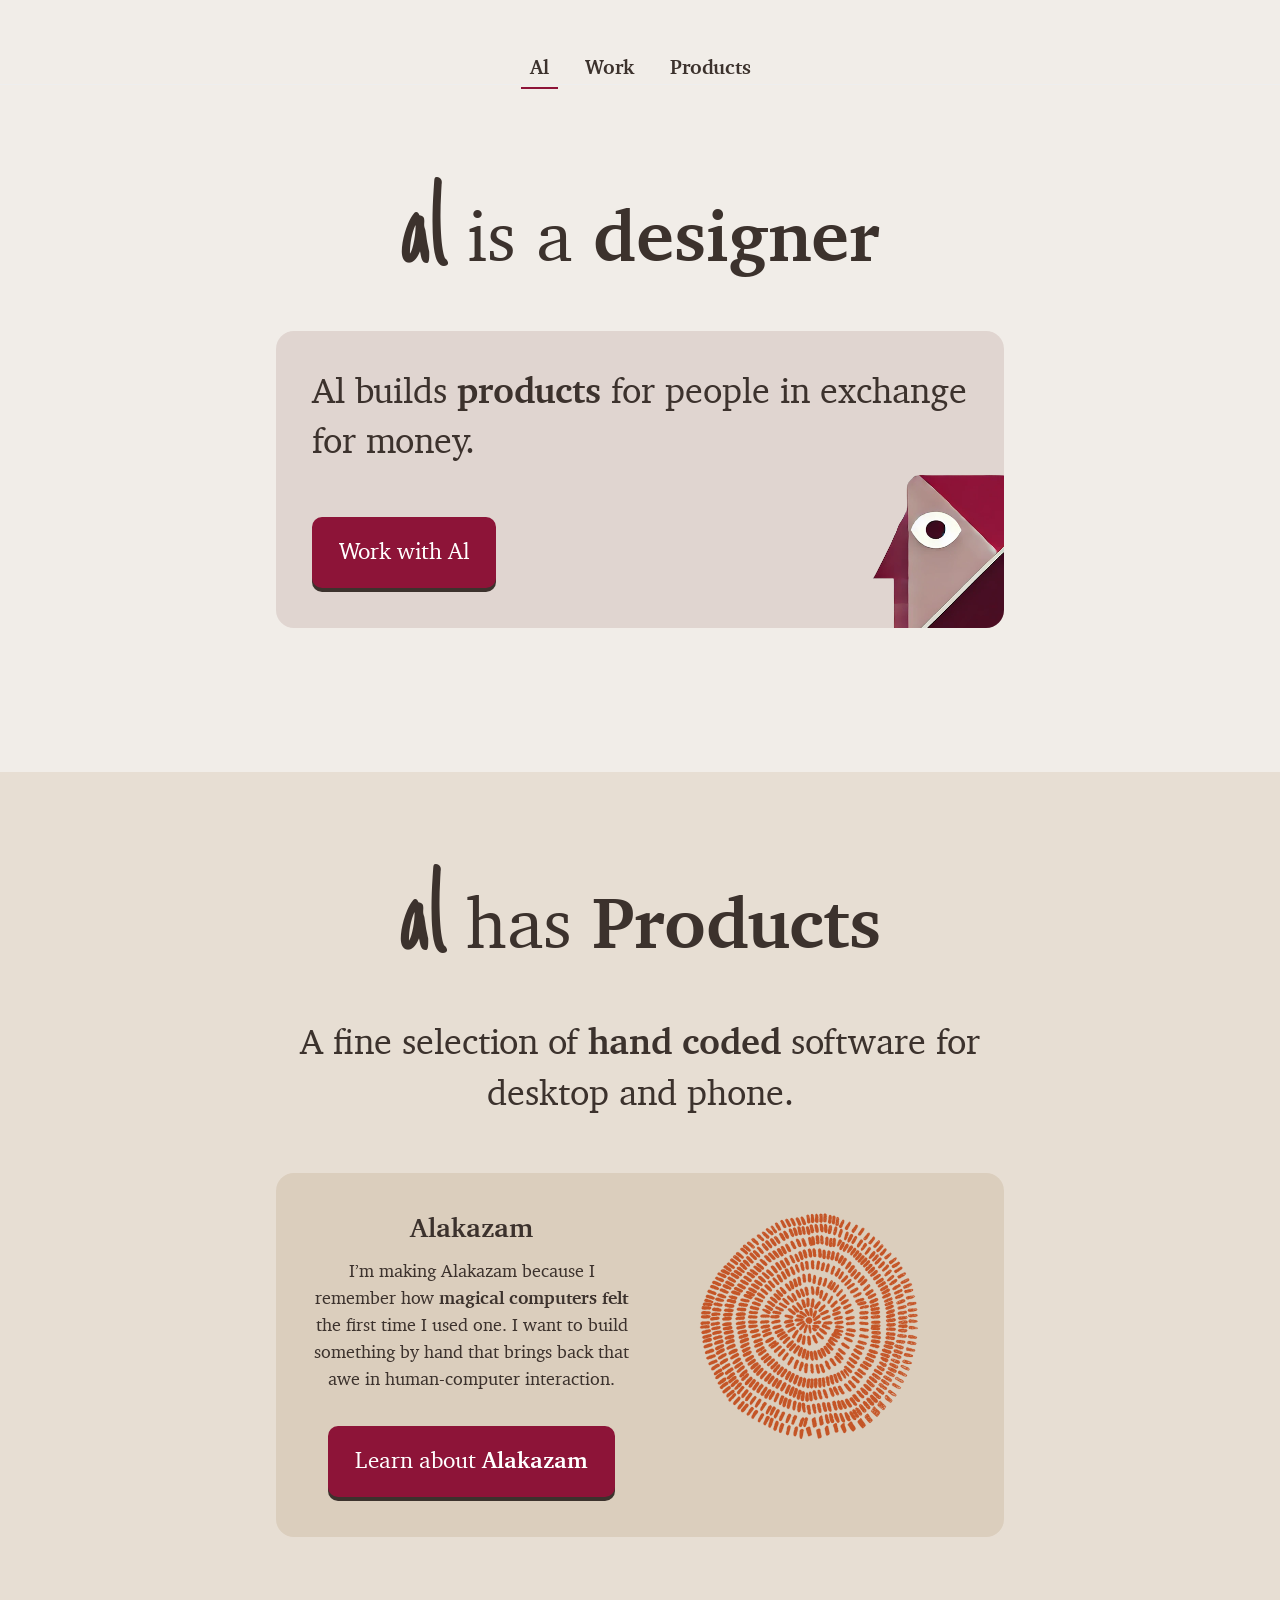
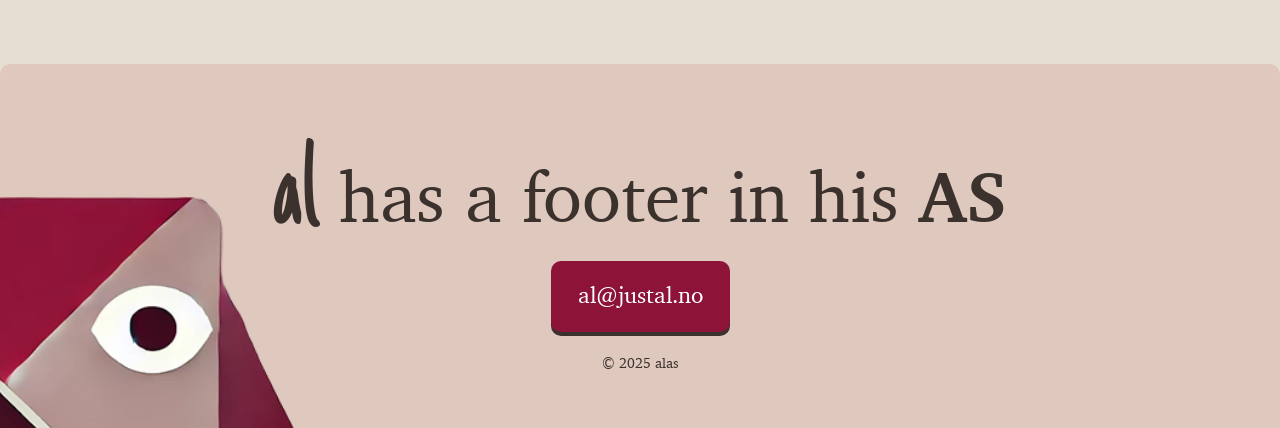
==== commit 83f3b48d: "added more images - should compress them next iteration" ====
--- a/en/index.html
+++ b/en/index.html
@@ -2,15 +2,63 @@
 <html lang="en">
 <head>
   <meta charset="UTF-8">
-  <meta name="description" content="Welcome to Al's site">
+  <meta name="description" content="Al helps people design and build digital products with clarity, care, and creativity.">
   <meta name="viewport" content="width=device-width, initial-scale=1.0">
-  
-  <title>Home – Al's Website</title>
+  <meta name="robots" content="index, follow">
+  <link rel="canonical" href="https://justal.no/en/index.html">
+
+  <meta property="og:title" content="Al – Product Design & Research">
+  <meta property="og:description" content="UX design, research, and handcrafted digital tools by Al.">
+  <meta property="og:url" content="https://justal.no/">
+  <meta property="og:type" content="website">
+  <meta property="og:image" content="https://justal.no/assets/og-image.jpg">
+
+  <meta name="twitter:card" content="summary_large_image">
+  <meta name="twitter:title" content="Al – Product Design & Research">
+  <meta name="twitter:description" content="UX design, research, and handcrafted digital tools by Al.">
+  <meta name="twitter:image" content="https://justal.no/assets/og-image.jpg">
+
+  <link rel="alternate" hreflang="no" href="https://justal.no/no/index.html">
+  <link rel="alternate" hreflang="en" href="https://justal.no/en/index.html">
+
+  <link rel="icon" type="image/png" href="/images/favicon-96x96.png" sizes="96x96" />
+  <link rel="icon" type="image/svg+xml" href="/images/favicon.svg" />
+  <link rel="shortcut icon" href="/images/favicon.ico" />
+  <link rel="apple-touch-icon" sizes="180x180" href="/images/apple-touch-icon.png" />
+
+  <link rel="manifest" href="/site.webmanifest">
+  
+  <title>About Al – UX, Product Design & Product Thinking</title>
+
+  <script type="application/ld+json">
+    {
+      "@context": "https://schema.org",
+      "@type": "Organization",
+      "name": "Al",
+      "url": "https://justal.no/en",
+      "logo": "https://justal.no/images/og-image.jpg",
+      "contactPoint": {
+        "@type": "ContactPoint",
+        "email": "al@justal.no",
+        "contactType": "Customer Support"
+      },
+      "sameAs": []
+    }
+  </script>
+
+  <link rel="icon" href="/favicon.ico">
+  <link rel="apple-touch-icon" href="/apple-touch-icon.png">
+  <link rel="manifest" href="/site.webmanifest">
   
   <!-- Main CSS -->
   <link href="https://calendar.google.com/calendar/scheduling-button-script.css" rel="stylesheet">
   <link rel="stylesheet" href="/css/variables.css">
   <link rel="stylesheet" href="/css/typography.css">
+
+  <link rel="stylesheet" href="/css/layout.css">
+  <link rel="stylesheet" href="/css/components.css">
+  <link rel="stylesheet" href="/css/pages.css">
+
   <link rel="stylesheet" href="/css/style.css">
   
   <!-- Main JS (defer ensures it runs after HTML is parsed) -->
@@ -20,7 +68,7 @@
   <a class="skip-to-content" href="#page-content">Skip to main content</a>
   
   <header role="banner">
-    <nav role="navigation" aria-label="Main Navigation">
+    <nav role="navigation" aria-label="Main navigation">
       <ul>
         <li><a href="/en/index.html" class="focused-link">Al</a></li>
         <li><a href="/en/work.html">Work</a></li>
@@ -39,16 +87,16 @@
     /> -->
 
     
-    <section aria-labelledby="al is a designer" class="al-is-a-designer">
+    <section aria-labelledby="al-is-a-designer" class="al-is-a-designer">
       <div class="container">
-        <h1 id="section-title" class="mixed-header">
+        <h1 id="al-is-a-designer" class="mixed-header">
           <!-- The word AL is wrapped in a special span for the Figma Hand font -->
           <span class="brand-al">al</span> is a <span class="regular-font">designer</span>
         </h1>
       
         <div class="promo-box" role="region" aria-labelledby="promo-box-title">
           <!-- Visually hidden heading if needed for screen readers, or keep it visible if you prefer -->
-          <h3 id="promo-box-title" class="sr-only">Al’s Offer</h3>
+          <h2 id="promo-box-title" class="sr-only">Al’s Offer</h2>
       
           <p class="promo-text">
             <!-- The descriptive text for the container -->
@@ -99,7 +147,7 @@
 
           <h2 id="section-title" class="mixed-header">
             <!-- The word AL is wrapped in a special span for the Figma Hand font -->
-            <span class="brand-al">al</span> has a <span class="regular-font">Product line</span>
+            <span class="brand-al">al</span> has <span class="regular-font">Products</span>
           </h2>
           <p class="promo-text centered-text">
             A fine selection of <b>hand coded</b> software for desktop and phone. 
@@ -108,7 +156,7 @@
 
           <div class="flex-container">
             <div class="promo-box-small flex-container" role="region" aria-labelledby="promo-box-title" style="background-color:#DBCEBD;">
-              <div class="box">
+              <div class="box box-a">
                  <!-- Visually hidden heading if needed for screen readers, or keep it visible if you prefer -->
                 <h3 id="promo-box-title" class="sr-only">Al’s Offer</h3>
           
@@ -123,11 +171,11 @@
                   Learn about <b>Alakazam</b>
                 </a>
               </div>
-              <div class="box centered-text">
+              <div class="box box-b centered-text">
                 <img 
                   class="product-image" 
-                  src="/images/alakazam.png" 
-                  alt="Background illustration partially peeking out"
+                  src="/images/flower.svg" 
+                  alt="Illustration of Alakazam, a magical software product by Al"
                 />
               </div> 
             </div>
@@ -143,21 +191,20 @@
 
 </main>
 
-<footer role="contentinfo">
-  <h2 id="section-title" class="mixed-header" style="margin-bottom: 0">
-    <!-- The word AL is wrapped in a special span for the Figma Hand font -->
-    <span class="brand-al">al</span> has a footer in his <span class="regular-font"> AS</span>
-  </h2>
-  <p class="promo-text centered-text">You can contact him on</p>
+<footer role="contentinfo" aria-labelledby="footer-heading">
+  <h2 id="footer-heading" class="mixed-header" style="margin-bottom: 0">
+    <span class="brand-al">al</span> has a footer in his <span class="regular-font">AS</span>
+ </h2>
   <a href="mailto:al@justal.no" class="btn check-out-koolektivet">
     al@justal.no
   </a>
+  <small class="fine-print centered-text" style="margin-top: 1rem;">© 2025 alas</small> 
 
   <!-- footer image -->
   <img 
     class="footer-image" 
     src="/images/als-face.png" 
-    alt="Image symbolizing that this web page is a minimum viable page"
+    alt="Illustration representing Al, placed at the bottom of the page as a visual sign-off"
   />
 </footer>
 
--- a/css/variables.css
+++ b/css/variables.css
@@ -5,15 +5,17 @@
     /* Colors */
     --color-bg: #F1EDE8;
     --color-bg-secondary: #E7DED3; 
-    --color-bg-tertiary: #D5B8AA;
+    --color-raised-bg: #E0D5D0; 
+
+    --color-bg-tertiary: #DFC8BE;
+    --color-raised-bg-secondary: #E7DED3;
     
-    --color-raised-bg: #E0D5D0; 
     --color-text: #3C322D;
     --color-text-secondary: #3C322D; 
     --color-primary: #3C322D;
     --color-secondary: #ff6600;
     --color-accent: #8D1438;
-    --color-footer-bg: #E0D5D0;
+    --color-footer-bg: #E4D1C8;
   
     /* Typography (font families, sizes) */
     --font-primary: 'XCharter', Georgia, "Times New Roman", Times, serif;
@@ -22,14 +24,14 @@
                     Roboto, "Helvetica Neue", Arial, sans-serif;
   
     /* Base font sizes */
-    --font-size-base: 16px; 
+    --font-size-base: 18px; 
     --font-size-s:  0.75rem; 
-    --font-size-h1: 4.5rem;
-    --font-size-h2: 4.5rem;
+    --font-size-h1: 4rem;
+    --font-size-h2: 4rem;
     --font-size-h3: 1.5rem;
-    --font-size-h4: 1.25rem;
-    --promo-text: 2.3rem;
-    --button-text: 1.7rem;
+    --font-size-h4: 1.1rem;
+    --promo-text: 2rem;
+    --button-text: 1.3rem;
   
     /* Spacing */
     --spacing-xxs: 0.25rem;
@@ -41,6 +43,7 @@
     --spacing-xxl: 5rem;
   
     /* Breakpoints */
+    --bp-mobile-small: 360px;
     --bp-mobile: 480px;
     --bp-tablet: 768px;
     --bp-desktop: 1024px;
@@ -73,18 +76,10 @@
       --font-size-h3: 1.2rem;
       --font-size-h4: 1.25rem;
       --button-text: 1.3rem;
-      --promo-text: 1.5rem;
+      --promo-text: 1.4rem;
     }
 
-    .footer-image { 
-      -webkit-transform: scaleX(-1);
-      transform: scaleX(-1);
-      position: relative; 
-      left: -3rem; 
-      bottom: -10rem; 
-      width: 5rem; 
-  
-    }
+   
   }
   
   /* Very small phones: max width 360px */
@@ -95,32 +90,70 @@
       --font-size-h2: 2rem;
       --font-size-h3: 1.2rem;
       --font-size-h4: 1.25rem;
-      --button-text: 1.3rem;
-      --promo-text: 1.5rem;
 
       --button-text: 1rem;
-      --promo-text: 1.5rem;
+      --promo-text: 1.2rem;
     }
   }
 
-  /* -----------------------------------------------------
+   /* -----------------------------------------------------
      2) Basic Resets / Global
      ----------------------------------------------------- */
-  * {
-    margin: 0;
-    padding: 0;
-    box-sizing: border-box;
+     * {
+      margin: 0;
+      padding: 0;
+      box-sizing: border-box;
+    }
+  
+    .mvp-image {
+      position: absolute; 
+      top: 3rem; 
+      right: 3rem; 
+      width: 8rem;
+    }
+    
+    html {
+      font-size: var(--font-size-base);
+      background: var(--color-bg);
+      color: var(--color-text);
+    }
+    
+    body {
+      margin: 0 auto;
+      font-family: var(--font-primary);
+      line-height: 1.5;
+    }
+  
+    
+
+
+  /* 5) Screen Reader Only class (optional) 
+     - If you want to hide <h3 id="promo-box-title"> visually but keep it for screen readers */
+     .sr-only {
+      position: absolute !important;
+      width: 1px; 
+      height: 1px; 
+      padding: 0; 
+      margin: -1px; 
+      overflow: hidden;
+      clip: rect(0,0,0,0);
+      white-space: nowrap; 
+      border: 0;
+    }
+
+    /* A class for our skip link */
+  .skip-to-content {
+    position: absolute;
+    top: -999px;
+    left: -999px;
+    background: var(--color-primary);
+    color: #fff;
+    padding: var(--spacing-xs);
+    z-index: 1000;
   }
-
-  html {
-    font-size: var(--font-size-base);
-    background: var(--color-bg);
-    color: var(--color-text);
-  }
-
-  body {
-    margin: 0 auto;
-
+  .skip-to-content:focus {
+    top: 0;
+    left: 0;
   }
 
   /* -----------------------------------------------------
--- a/css/typography.css
+++ b/css/typography.css
@@ -55,12 +55,77 @@
     font-family: 'JustAnotherHand';
     src: url('../fonts/justanotherhand-regular-webfont.woff2') format('woff2'),
          url('../fonts/justanotherhand-regular-webfont.woff') format('woff');
-    font-weight: bold;
-    font-style: oblique;
+    font-weight: normal;
+    font-style: normal;
 }
 
 /* -----------------------------------------------------
    2) Typography
    ----------------------------------------------------- */
+
+
+.centered-text {
+    text-align: center;
+  }
+  
+  /* Headings */
+  h1 {
+    font-size: var(--font-size-h1);
+    margin-bottom: var(--spacing-lg);
+  }
+  h2 {
+    font-size: var(--font-size-h2);
+    margin-bottom: var(--spacing-sm);
+  }
+  h3 {
+    font-size: var(--font-size-h3);
+    margin-bottom: var(--spacing-xs);
+  }
+  p {
+    margin-bottom: var(--spacing-sm);
+  }
+
+  .promo-text {
+    font-size: var(--promo-text); /* slightly smaller than your big headers, but still large */
+    margin-bottom: var(--spacing-xl);
+    line-height: 1.4;
+  }
+  
+  figure {
+    margin: var(--spacing-sm) 0;
+  }
+  figcaption {
+    font-size: 0.875rem;
+    color: #666;
+  }
+
+  .fine-print {
+    font-size: var(--font-size-s);
+    font-weight: 100;
+    color: var(--color-text-secondary); 
+    display: block; 
+    margin-top: 0.25rem; 
+  }
    
-   +   /* 1) MIXED-FONT HEADER 
+   - "AL" in Figma Hand, rest in Lava Devanagari (or your chosen body font) */
+
+.mixed-header {
+    font-size: var(--font-size-h1); /* or bigger if you prefer */
+    font-weight: 100; 
+    margin-bottom: var(--spacing-md);
+    line-height: 1.2; /* to give it a bold, large look */
+    text-align: center;
+  }
+  
+  .mixed-header .brand-al {
+    /* Figma Hand for "AL" */
+    font-family: 'JustAnotherHand', cursive; /* Replace with your actual @font-face or external link */
+    font-size: calc(var(--font-size-h1) * 1.7);
+  }
+  
+  .mixed-header .regular-font {
+    /* Lava Devanagari or your normal font */
+    font-family: 'Lava Devanagari', var(--font-primary), sans-serif;
+    font-weight: 600;
+  }
--- a/css/layout.css
+++ b/css/layout.css
@@ -0,0 +1,100 @@
+main {
+    /*padding: var(--spacing-md);*/
+    transition: opacity 0.3s ease-out; /* for fade animations */
+    overflow: hidden;
+  }
+
+
+
+.container {
+    max-width: 800px; /* Adjust as needed */
+    width: 90%; /* Responsive: scales down nicely on smaller screens */
+    margin: 0 auto; /* Centers horizontally */
+    padding-left: 2rem; /* Adjust padding to your taste */
+    padding-right: 2rem; /* Adjust padding to your taste */
+    box-sizing: border-box; /* Includes padding in total width */
+  }
+
+  section { 
+    padding-top: 4rem;
+    padding-bottom: 4rem;
+  }
+  
+  section:last-of-type {
+    /* Styles here apply only to the last <section> on the page */
+    margin-bottom: 0;
+  }
+
+  
+  @media (max-width: 480px) {
+
+    .container, .section {
+      padding: var(--spacing-xs);
+      margin: 0 auto;
+    }
+  
+  
+    .flex-container {
+      flex-direction: column;
+      gap: var(--spacing-xs);
+    }
+  }
+
+  
+
+  .centered {
+    width: 100%;
+    display: inline-block;
+    text-align: center;
+  }
+ 
+ 
+ /*
+    Spacing between sections
+  */
+
+  .space-above {
+    margin-top: var(--spacing-lg);
+  }
+
+  .flex-container {  
+    width: 100%;
+
+    display:flex; 
+    gap: 1rem;
+  }
+
+  .service-container {
+    text-align: center;
+    flex: 1;
+    padding: var(--spacing-md);
+  }
+
+
+
+
+@media (max-width: 768px) {
+    .container, .section {
+      padding-left: var(--spacing-sm);
+      padding-right: var(--spacing-sm);
+      margin: 0 auto;
+    }
+
+    .flex-container {
+        flex-direction: column;
+        gap: var(--spacing-sm);
+      }
+}
+
+@media (max-width: 480px) {
+
+    .container, .section {
+      padding: var(--spacing-xs);
+      margin: 0 auto;
+    }
+  
+    .flex-container {
+      flex-direction: column;
+      gap: var(--spacing-xs);
+    }
+  }
--- a/css/components.css
+++ b/css/components.css
@@ -0,0 +1,339 @@
+
+/*
+    Navigation 
+*/
+
+/* -----------------------------------------------------
+     3) Header & Nav
+     ----------------------------------------------------- */
+     header {
+        padding-top: var(--spacing-xl);
+        background: var(--color-bg);
+        border-bottom: 1px solid #eee;
+      }
+      
+      nav ul {
+        text-align: center;
+        display: flex;
+        justify-content: center;
+        gap: var(--spacing-sm);
+        list-style: none;
+        padding-left: 0;
+      }
+      
+      nav a {
+        text-decoration: none;
+        font-size: var(--font-size-h4);
+        font-weight: 600;
+        color: var(--color-text);
+        padding: var(--spacing-xs) var(--spacing-xs);
+    
+    
+        transform: translateY(0); /* Initial position */
+        transition: 
+        transform 0.3s cubic-bezier(0.34, 1.56, 0.64, 1), 
+        box-shadow 0.3s cubic-bezier(0.34, 1.56, 0.64, 1), 
+        background-color 0.2s ease-out;
+      }
+    
+      .focused-link { 
+    
+        -webkit-box-shadow: 0px 2px 0px 0px var(--color-accent);
+        -moz-box-shadow: 0px 2px 0px 0px var(--color-accent);
+        box-shadow: 0px 2px 0px 0px var(--color-accent);
+    
+        transform: translateY(0px);
+      }
+    
+    
+      nav a:hover,
+      nav a:focus {
+        -webkit-box-shadow: 0px 2px 0px 0px var(--color-accent);
+        -moz-box-shadow: 0px 2px 0px 0px var(--color-accent);
+        box-shadow: 0px 2px 0px 0px var(--color-accent);
+    
+        transform: translateY(0px);
+      }
+
+/* Tablet and up */
+@media screen and (min-width: var(--bp-tablet)) {
+    nav ul {
+      gap: var(--spacing-md);
+    }
+    main {
+      padding: var(--spacing-lg);
+    }
+    h1 {
+      font-size: calc(var(--font-size-h1) * 1.1);
+    }
+  }
+  
+  /* Desktop and up */
+  @media screen and (min-width: var(--bp-desktop)) {
+    header {
+      display: flex;
+      align-items: center;
+      justify-content: space-between;
+    }
+    
+    nav ul {
+      gap: var(--spacing-lg);
+    }
+    
+    h1 {
+      font-size: calc(var(--font-size-h1) * 1.2);
+    }
+  }
+  
+  /* Large Desktop */
+  @media screen and (min-width: var(--bp-large-desktop)) {
+    h1 {
+      font-size: calc(var(--font-size-h1) * 1.3);
+    }
+  }
+
+
+
+
+/* 3) BUTTON STYLING 
+     - A general .btn class if you're repeating this style across the site 
+     - Then .work-with-al if you want further variations. */
+    :root {
+        --button-animation-distance: 4px; 
+    }
+    
+    .btn {
+        display: inline-block;
+        text-decoration: none;
+        padding: var(--spacing-sm) var(--spacing-md);
+        border: none;
+        border-radius: 10px;
+        font-weight: 200;
+        font-size: var(--button-text);
+        cursor: pointer;
+        color: #fff;
+
+        background-color: var(--color-accent);
+
+        -webkit-box-shadow: 0px 4px 0px 0px #3C322D;
+        -moz-box-shadow: 0px 4px 0px 0px #3C322D;
+        box-shadow: 0px 4px 0px 0px #3C322D;
+
+        transform: translateY(-4px);
+        transition: 
+        transform 0.3s cubic-bezier(0.34, 1.56, 0.64, 1), 
+        box-shadow 0.3s cubic-bezier(0.34, 1.56, 0.64, 1), 
+        background-color 0.2s ease-out;
+    }
+
+    @media (max-width: 768px) {
+    .btn {
+        min-height: 44px;
+        padding: var(--spacing-xs) var(--spacing-sm);
+    }
+    }
+      
+      .btn:hover,
+      .btn:focus {
+        background-color: var(--color-accent);
+    
+        -webkit-box-shadow: 0px 8px 0px 0px #3C322D;
+        -moz-box-shadow: 0px 8px 0px 0px #3C322D;
+        box-shadow: 0px 8px 0px 0px #3C322D;
+    
+        transform: translateY(-8px); /* Moves button slightly upwards */
+      }
+    
+      .secondary-button {
+        display: inline-block;
+        text-decoration: none;
+        padding: var(--spacing-sm) var(--spacing-md);
+        border: none;
+        border-radius: 10px;
+        font-weight: 200;
+        font-size: var(--button-text);
+        cursor: pointer;
+    
+        /* Example color scheme: brand color background, white text. */
+        background-color: var(--color-primary);
+        color: #fff;
+    
+        -webkit-box-shadow: 0px 4px 0px 0px #171311;
+        -moz-box-shadow: 0px 4px 0px 0px #171311;
+        box-shadow: 0px 4px 0px 0px #171311;
+    
+        transform: translateY(-4); /* Initial position */
+        transition: 
+        transform 0.3s cubic-bezier(0.34, 1.56, 0.64, 1), 
+        box-shadow 0.3s cubic-bezier(0.34, 1.56, 0.64, 1), 
+        background-color 0.2s ease-out;
+      }
+    
+      .secondary-button:hover,
+      .secondary-button:focus {
+    
+        -webkit-box-shadow: 0px 8px 0px 0px #171311;
+        -moz-box-shadow: 0px 8px 0px 0px #171311;
+        box-shadow: 0px 8px 0px 0px #171311;
+    
+        transform: translateY(-4px); /* Moves button slightly upwards */
+      }
+
+  @media (max-width: 480px) {
+    .btn {
+        padding: var(--spacing-sm) var(--spacing-sm);
+      }
+    
+      img {
+        max-width: 100%;
+        height: auto;
+      }
+    
+      * {
+        overflow-wrap: break-word;
+        box-sizing: border-box;
+      }
+
+    }
+
+
+      /* 4) Images
+      - should probably bundle some of this together
+      - also just cut the image instead of hiding parts of it...
+      */
+
+
+      .promo-image {
+        position: absolute;
+        bottom: -1rem;  /* move the image partially out of the container */
+        right: -1rem;   /* likewise for the right side */
+        width: 150px;   /* adjust as needed */
+        height: auto;
+        pointer-events: none; /* it's decorative, so no clicks needed */
+        z-index: 0;     /* behind text if overlapping */
+      }
+
+      .project-image { 
+        height: 12rem;
+      }
+    
+      @media (max-width: 480px) {
+    
+        .promo-image {
+          position: absolute;
+          bottom: -1rem;  /* move the image partially out of the container */
+          right: -1rem;   /* likewise for the right side */
+          width: 100px;   /* adjust as needed */
+          height: auto;
+          pointer-events: none; /* it's decorative, so no clicks needed */
+          z-index: 0;     /* behind text if overlapping */
+        }
+      }
+    
+      .service-image {
+        width: 10rem;
+      }
+    
+      
+
+
+
+/* 2) PROMO BOX CONTAINER */
+  
+  .promo-box {
+    position: relative;
+    background: var(--color-raised-bg);
+    border-radius: 1rem; /* Rounded corners */
+    padding: var(--spacing-lg);
+
+
+    overflow: hidden;
+  }
+
+  .promo-box-small {
+    background: var(--color-raised-bg-secondary);
+    border-radius: 1rem; /* Rounded corners */
+    padding: var(--spacing-lg);
+    margin-bottom: var(--spacing-lg);
+
+    text-align: center;
+
+    overflow: hidden;
+
+    box-sizing: border-box;
+
+    flex: 1;
+  }
+
+  @media (max-width: 480px) {
+    .box-a {
+      order:2;
+    }
+    .box-b {
+      order: 1;
+    }
+    .box-b img {
+      width: 80%;
+    }
+    .promo-box-small {
+      padding: var(--spacing-sm);
+      text-align: left;
+    }
+
+    .promo-box {
+        padding: var(--spacing-sm);
+      }
+    
+      .promo-box-small {
+        padding: var(--spacing-sm);
+        margin-bottom: var(--spacing-sm);
+      }
+
+  }
+
+
+
+
+  /* -----------------------------------------------------
+     5) Footer
+     ----------------------------------------------------- */
+     footer {
+        position:relative;
+        overflow: hidden;
+        background: var(--color-bg-tertiary);
+        padding: var(--spacing-xl);
+        text-align: center;
+        border-radius: 10px 10px 0 0 ;
+
+        margin-top:-8px;
+      }
+      #year {
+        font-weight: 600;
+      }
+
+      .footer-image { 
+        -webkit-transform: scaleX(-1);
+        transform: scaleX(-1);
+        position: absolute; 
+        left: -3rem; 
+        bottom: -10rem; 
+        width: 20rem; 
+    
+      }
+    
+      @media (max-width: 480px) {
+
+        .footer {
+            padding: var(--spacing-sm);
+        }
+        .footer-image { 
+          -webkit-transform: scaleX(-1);
+          transform: scaleX(-1);
+          position: relative; 
+          left: 0rem; 
+          bottom: -10rem; 
+          width: 20rem; 
+
+          transform: rotate(90deg);
+        }
+      }
--- a/css/pages.css
+++ b/css/pages.css
@@ -0,0 +1,27 @@
+
+.work-with-al {
+    /* optional overrides, e.g.:
+    background-color: var(--color-accent);
+    min-width: 160px; 
+    */
+  }
+
+
+/* SECTIONS
+*/
+.al-has-a-product-line {
+    background-color:var(--color-bg-secondary); 
+  }
+
+.al-is-a-designer {
+    padding-bottom: 8rem;
+}
+.part-of-koolas {
+    padding-bottom: 8rem;
+}
+
+@media (max-width: 480px) {
+    .al-is-a-designer {
+        padding-bottom: 4rem;
+    }
+}
--- a/css/style.css
+++ b/css/style.css
@@ -2,119 +2,16 @@
 
 
   
-  /* -----------------------------------------------------
-     2) Basic Resets / Global
-     ----------------------------------------------------- */
-  * {
-    margin: 0;
-    padding: 0;
-    box-sizing: border-box;
-  }
+ 
 
-  .mvp-image {
-    position: absolute; 
-    top: 3rem; 
-    right: 3rem; 
-    width: 8rem;
-  }
   
-  html {
-    font-size: var(--font-size-base);
-    background: var(--color-bg);
-    color: var(--color-text);
-  }
   
-  body {
-    font-family: var(--font-primary);
-    line-height: 1.5;
-  }
-
-  section { 
-    padding-top: 4rem;
-    padding-bottom: 4rem;
-  }
   
-  section:last-of-type {
-    /* Styles here apply only to the last <section> on the page */
-    margin-bottom: 0;
-
-  }
-
-  /* A class for our skip link */
-  .skip-to-content {
-    position: absolute;
-    top: -999px;
-    left: -999px;
-    background: var(--color-primary);
-    color: #fff;
-    padding: var(--spacing-xs);
-    z-index: 1000;
-  }
-  .skip-to-content:focus {
-    top: 0;
-    left: 0;
-  }
-  
-  /* -----------------------------------------------------
-     3) Header & Nav
-     ----------------------------------------------------- */
-  header {
-    padding-top: var(--spacing-xl);
-    background: var(--color-bg);
-    border-bottom: 1px solid #eee;
-  }
-  
-  nav ul {
-    text-align: center;
-    display: flex;
-    justify-content: center;
-    gap: var(--spacing-sm);
-    list-style: none;
-    padding-left: 0;
-  }
-  
-  nav a {
-    text-decoration: none;
-    font-size: var(--font-size-h4);
-    font-weight: 600;
-    color: var(--color-text);
-    padding: var(--spacing-xs) var(--spacing-xs);
-
-
-    transform: translateY(0); /* Initial position */
-    transition: 
-    transform 0.3s cubic-bezier(0.34, 1.56, 0.64, 1), 
-    box-shadow 0.3s cubic-bezier(0.34, 1.56, 0.64, 1), 
-    background-color 0.2s ease-out;
-  }
-
-  .focused-link { 
-
-    -webkit-box-shadow: 0px 2px 0px 0px var(--color-accent);
-    -moz-box-shadow: 0px 2px 0px 0px var(--color-accent);
-    box-shadow: 0px 2px 0px 0px var(--color-accent);
-
-    transform: translateY(0px);
-  }
-
-
-  nav a:hover,
-  nav a:focus {
-    -webkit-box-shadow: 0px 2px 0px 0px var(--color-accent);
-    -moz-box-shadow: 0px 2px 0px 0px var(--color-accent);
-    box-shadow: 0px 2px 0px 0px var(--color-accent);
-
-    transform: translateY(0px);
-  }
   
   /* -----------------------------------------------------
      4) Main Content
      ----------------------------------------------------- */
-  main {
-    /*padding: var(--spacing-md);*/
-    transition: opacity 0.3s ease-out; /* for fade animations */
-    overflow: hidden;
-  }
+  
   
   /* Fade-out class for transitions */
   .fade-out {
@@ -136,356 +33,21 @@
     text-align: center;
   }
 
-  .centered-text {
-    text-align: center;
-  }
   
-  /* Headings */
-  h1 {
-    font-size: var(--font-size-h1);
-    margin-bottom: var(--spacing-lg);
-  }
-  h2 {
-    font-size: var(--font-size-h2);
-    margin-bottom: var(--spacing-sm);
-  }
-  h3 {
-    font-size: var(--font-size-h3);
-    margin-bottom: var(--spacing-xs);
-  }
-  p {
-    margin-bottom: var(--spacing-sm);
-  }
-
-  .promo-text {
-    font-size: var(--promo-text); /* slightly smaller than your big headers, but still large */
-    margin-bottom: var(--spacing-xl);
-    line-height: 1.4;
-  }
   
-  figure {
-    margin: var(--spacing-sm) 0;
-  }
-  figcaption {
-    font-size: 0.875rem;
-    color: #666;
-  }
-
-  .fine-print {
-    font-size: var(--font-size-s);
-    font-weight: 100;
-    color: var(--color-text-secondary); 
-    display: block; 
-    margin-top: 0.25rem; 
-  }
   
-  /* -----------------------------------------------------
-     5) Footer
-     ----------------------------------------------------- */
-  footer {
-    position:relative;
-    overflow: hidden;
-    background: var(--color-bg-tertiary);
-    padding: var(--spacing-xl);
-    text-align: center;
-    border-radius: 10px 10px 0 0 ;
-  }
-  #year {
-    font-weight: 600;
-  }
-  
-  /* -----------------------------------------------------
-     6) Media Queries
-     ----------------------------------------------------- */
-  /* Tablet and up */
-  @media screen and (min-width: var(--bp-tablet)) {
-    nav ul {
-      gap: var(--spacing-md);
-    }
-    main {
-      padding: var(--spacing-lg);
-    }
-    h1 {
-      font-size: calc(var(--font-size-h1) * 1.1);
-    }
-  }
-  
-  /* Desktop and up */
-  @media screen and (min-width: var(--bp-desktop)) {
-    header {
-      display: flex;
-      align-items: center;
-      justify-content: space-between;
-    }
-    
-    nav ul {
-      gap: var(--spacing-lg);
-    }
-    
-    h1 {
-      font-size: calc(var(--font-size-h1) * 1.2);
-    }
-  }
-  
-  /* Large Desktop */
-  @media screen and (min-width: var(--bp-large-desktop)) {
-    h1 {
-      font-size: calc(var(--font-size-h1) * 1.3);
-    }
-  }
-
-
-
-  /* 1) MIXED-FONT HEADER 
-   - "AL" in Figma Hand, rest in Lava Devanagari (or your chosen body font) */
-
-.mixed-header {
-    font-size: var(--font-size-h1); /* or bigger if you prefer */
-    font-weight: 100; 
-    margin-bottom: var(--spacing-md);
-    line-height: 1.2; /* to give it a bold, large look */
-    text-align: center;
-  }
-  
-  .mixed-header .brand-al {
-    /* Figma Hand for "AL" */
-    font-family: 'JustAnotherHand', cursive; /* Replace with your actual @font-face or external link */
-    font-weight: 700; /* If needed. Adjust to your preference. */
-    font-size: calc(var(--font-size-h1) * 1.7);
-  }
-  
-  .mixed-header .regular-font {
-    /* Lava Devanagari or your normal font */
-    font-family: 'Lava Devanagari', var(--font-primary), sans-serif;
-    font-weight: 500;
-  }
-  
-  /* 2) PROMO BOX CONTAINER */
-  
-  .promo-box {
-    position: relative;
-    background: var(--color-raised-bg);
-    border-radius: 1rem; /* Rounded corners */
-    padding: var(--spacing-lg);
-
-
-    overflow: hidden;
-  }
-
-  .promo-box-small {
-    background: var(--color-raised-bg);
-    border-radius: 1rem; /* Rounded corners */
-    padding: var(--spacing-lg);
-    margin-bottom: var(--spacing-lg);
-
-    overflow: hidden;
-
-    box-sizing: border-box;
-
-    flex: 1;
-
-    
-  }
 
   .box {
     flex:1; 
   }
 
-  .flex-container > * {
-  }
-
-  .flex-container {  
-    width: 100%;
-
-    display:flex; 
-    gap: 1rem;
-  }
-
-  .service-container {
-    text-align: center;
-    flex: 1;
-    padding: var(--spacing-md);
-  }
-
-  /*
-    Spacing between sections
-  */
-
-  .space-above {
-    margin-top: var(--spacing-lg);
-  }
   
-  
-  
-  /* 3) BUTTON STYLING 
-     - A general .btn class if you're repeating this style across the site 
-     - Then .work-with-al if you want further variations. */
-  
-  .secondary-button {
-    display: inline-block;
-    text-decoration: none;
-    padding: var(--spacing-sm) var(--spacing-md);
-    border: none;
-    border-radius: 10px;
-    font-weight: 200;
-    font-size: var(--button-text);
-    cursor: pointer;
-
-    /* Example color scheme: brand color background, white text. */
-    background-color: var(--color-primary);
-    color: #fff;
-
-    -webkit-box-shadow: 0px 0px 0px 0px #3C322D;
-    -moz-box-shadow: 0px 0px 0px 0px #3C322D;
-    box-shadow: 0px 0px 0px 0px #3C322D;
-
-    transform: translateY(0); /* Initial position */
-    transition: 
-    transform 0.3s cubic-bezier(0.34, 1.56, 0.64, 1), 
-    box-shadow 0.3s cubic-bezier(0.34, 1.56, 0.64, 1), 
-    background-color 0.2s ease-out;
-  }
-  .btn {
-    display: inline-block;
-    text-decoration: none;
-    padding: var(--spacing-sm) var(--spacing-md);
-    border: none;
-    border-radius: 10px;
-    font-weight: 200;
-    font-size: var(--button-text);
-    cursor: pointer;
-
-    /* Example color scheme: brand color background, white text. */
-    background-color: var(--color-primary);
-    color: #fff;
-
-    -webkit-box-shadow: 0px 0px 0px 0px #3C322D;
-    -moz-box-shadow: 0px 0px 0px 0px #3C322D;
-    box-shadow: 0px 0px 0px 0px #3C322D;
-
-    background-color: var(--color-accent);
-
-    -webkit-box-shadow: 0px 4px 0px 0px #3C322D;
-    -moz-box-shadow: 0px 4px 0px 0px #3C322D;
-    box-shadow: 0px 4px 0px 0px #3C322D;
-
-    transform: translateY(-4px);
-
-    
-  }
-  
-  .btn:hover,
-  .btn:focus {
-    background-color: var(--color-accent);
-
-    -webkit-box-shadow: 0px 4px 0px 0px #3C322D;
-    -moz-box-shadow: 0px 4px 0px 0px #3C322D;
-    box-shadow: 0px 4px 0px 0px #3C322D;
-
-    transform: translateY(-4px); /* Moves button slightly upwards */
-
-  }
-  
-  /* .work-with-al specifically if you want different color/size: */
-  .work-with-al {
-    /* optional overrides, e.g.:
-    background-color: var(--color-accent);
-    min-width: 160px; 
-    */
-  }
-  
-  /* 4) PEEKING IMAGE 
-     - Place it in bottom-right corner, partially out of the container */
-  
-  .promo-image {
-    position: absolute;
-    bottom: -1rem;  /* move the image partially out of the container */
-    right: -1rem;   /* likewise for the right side */
-    width: 150px;   /* adjust as needed */
-    height: auto;
-    pointer-events: none; /* it's decorative, so no clicks needed */
-    z-index: 0;     /* behind text if overlapping */
-  }
-
-  @media (max-width: 480px) {
-
-    .promo-image {
-      position: absolute;
-      bottom: -1rem;  /* move the image partially out of the container */
-      right: -1rem;   /* likewise for the right side */
-      width: 100px;   /* adjust as needed */
-      height: auto;
-      pointer-events: none; /* it's decorative, so no clicks needed */
-      z-index: 0;     /* behind text if overlapping */
-    }
-  }
-
-  .service-image {
-    width: 10rem;
-  }
-
-  .footer-image { 
-    -webkit-transform: scaleX(-1);
-    transform: scaleX(-1);
-    position: absolute; 
-    left: -3rem; 
-    bottom: -10rem; 
-    width: 20rem; 
-
-  }
-
-  @media (max-width: 480px) {
-    .footer-image { 
-      -webkit-transform: scaleX(-1);
-      transform: scaleX(-1);
-      position: relative; 
-      left: -5rem; 
-      bottom: -6rem; 
-      width: 20rem; 
-  
-    }
-  }
-  
-  /* 5) Screen Reader Only class (optional) 
-     - If you want to hide <h3 id="promo-box-title"> visually but keep it for screen readers */
-  .sr-only {
-    position: absolute !important;
-    width: 1px; 
-    height: 1px; 
-    padding: 0; 
-    margin: -1px; 
-    overflow: hidden;
-    clip: rect(0,0,0,0);
-    white-space: nowrap; 
-    border: 0;
-  }
 
 
+  
+@media (max-width: 768px) {
 
-  /*
-  SECTIONS
-  */
-
-  .al-has-a-product-line {
-    background-color:var(--color-bg-secondary); 
-  }
-
-@media (max-width: 768px) {
-  .container, .section {
-    padding-left: var(--spacing-sm);
-    padding-right: var(--spacing-sm);
-    margin: 0 auto;
-  }
-
-  .flex-container {
-    flex-direction: column;
-    gap: var(--spacing-sm);
-  }
-
-  .btn {
-    min-height: 44px;
-    padding: var(--spacing-xs) var(--spacing-sm);
-  }
+  
 
   img {
     max-width: 100%;
@@ -511,28 +73,9 @@
     gap: var(--spacing-xs);
   }
 
-  .btn {
-    min-height: 44px;
-    padding: var(--spacing-xs) var(--spacing-sm);
-  }
-
-  img {
-    max-width: 100%;
-    height: auto;
-  }
-
-  * {
-    overflow-wrap: break-word;
-    box-sizing: border-box;
-  }
+  
 }
 
 
 /*sections */
 
-.al-is-a-designer {
-  min-height: 80vh; 
-}
-.part-of-koolas {
-  padding-bottom: 8rem;
-}
